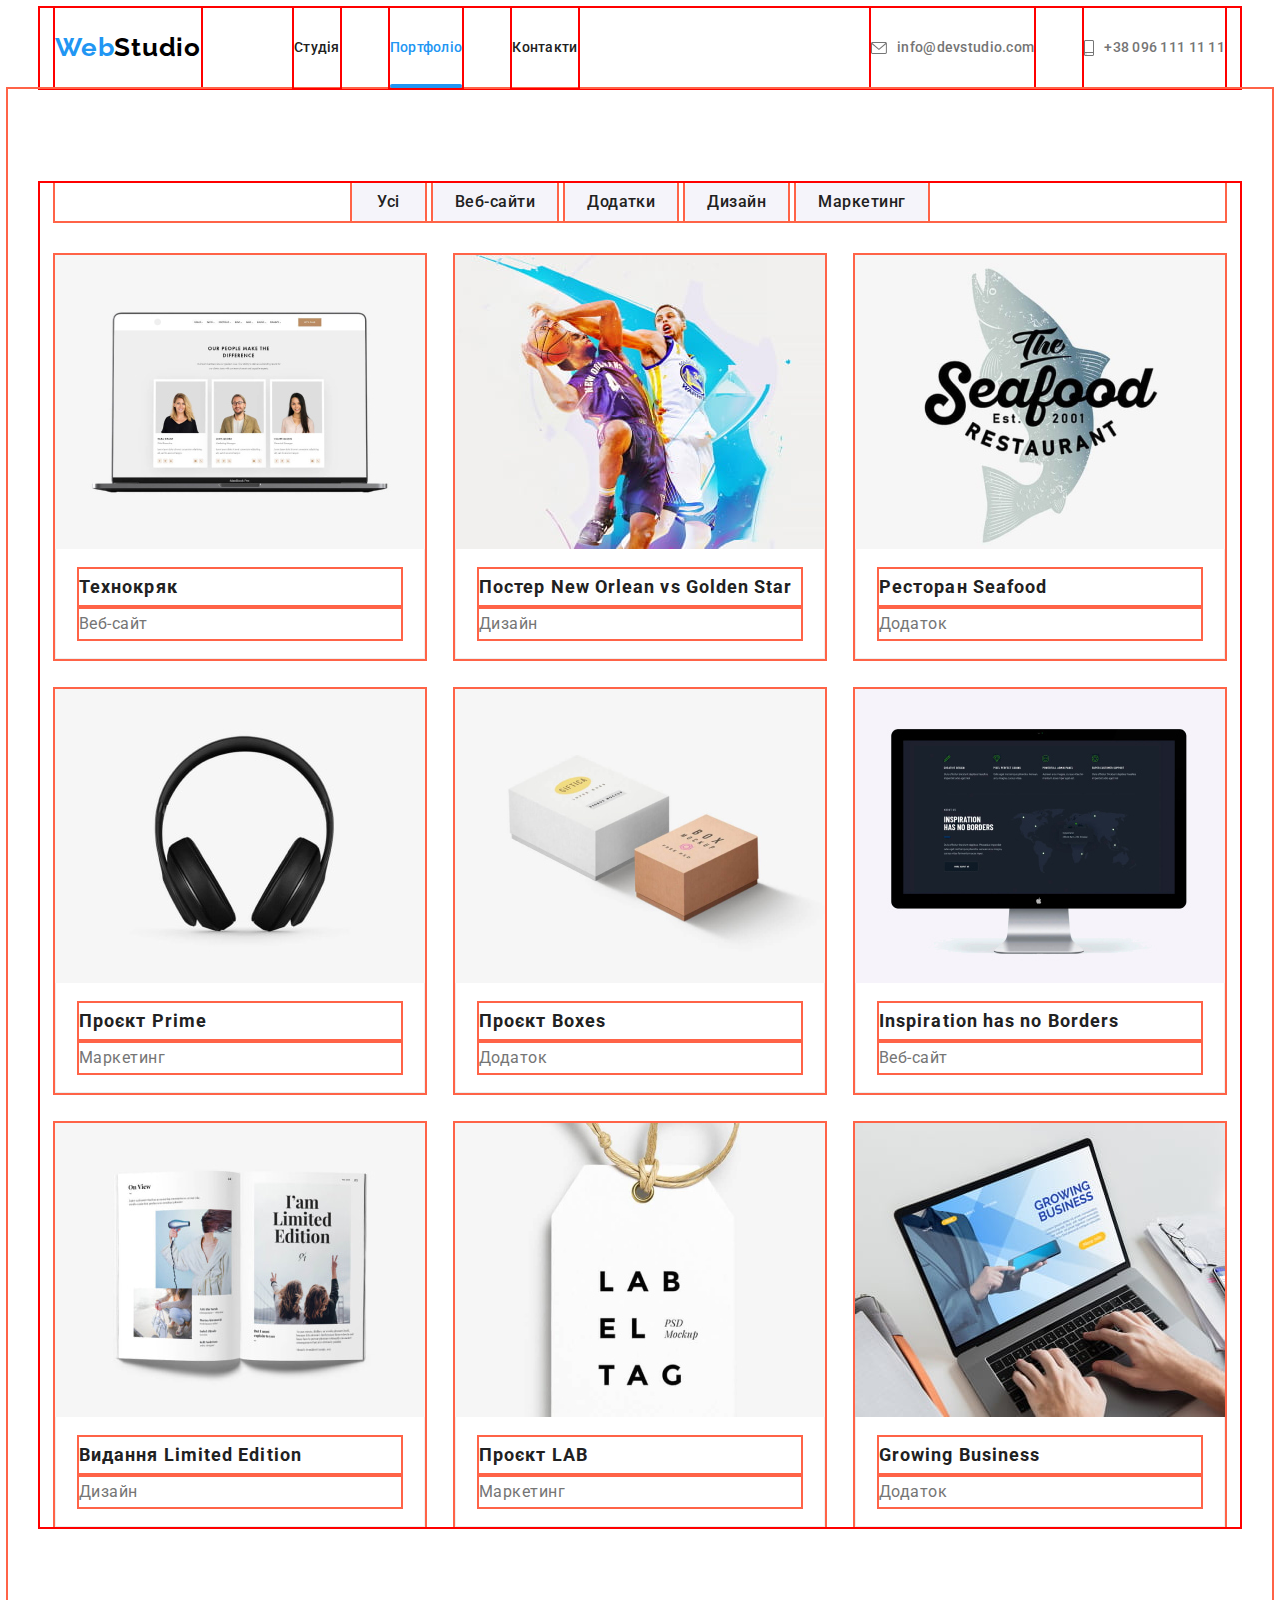
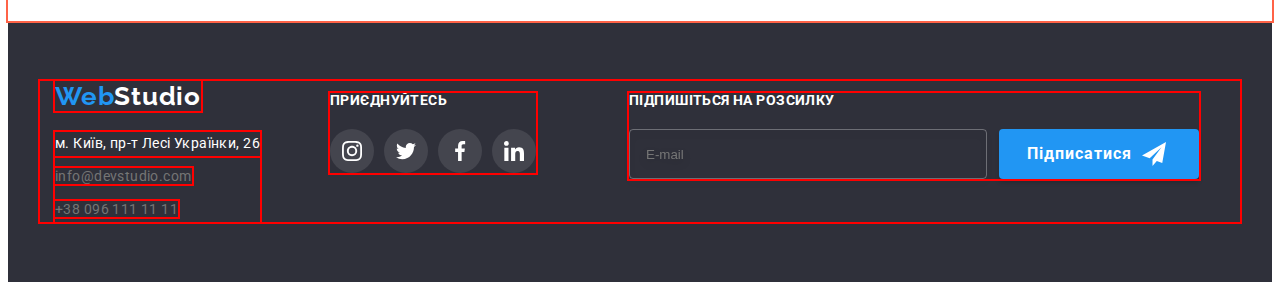
==== portfolio.html @ f1e8a521 "hw-7-test" ====
<!DOCTYPE html>
<html lang="uk">
	<head>
		<meta charset="UTF-8" />
		<meta http-equiv="X-UA-Compatible" content="IE=edge" />
		<meta name="viewport" content="width=device-width, initial-scale=1.0" />
		<title>Портфоліо</title>
		<link rel="preconnect" href="https://fonts.googleapis.com" />
		<link rel="preconnect" href="https://fonts.gstatic.com" crossorigin />
		<link
			href="https://fonts.googleapis.com/css2?family=Raleway:wght@700&family=Roboto:wght@400;500;700&display=swap"
			rel="stylesheet"
		/>

		<!-- normalize -->
		<link
			rel="stylesheet"
			href="https://cdnjs.cloudflare.com/ajax/libs/modern-normalize/1.1.0/modern-normalize.min.css"
			integrity="sha512-wpPYUAdjBVSE4KJnH1VR1HeZfpl1ub8YT/NKx4PuQ5NmX2tKuGu6U/JRp5y+Y8XG2tV+wKQpNHVUX03MfMFn9Q=="
			crossorigin="anonymous"
			referrerpolicy="no-referrer"
		/>

		<!-- stylesheet -->
		<link rel="stylesheet" href="./css/styles.css" />
	</head>

	<body>
		<header class="loft">
			<div class="container">
				<nav class="site-nav">
					<!-- prettier-ignore -->
					<a class="logo" href="./index.html" lang="en"><span class="logoweb">Web</span><span
							class="logostudio">Studio</span></a>
					<ul class="nav-list">
						<li><a class="link studio" href="./index.html">Студія</a></li>
						<li><a class="link portfolio current" href="./portfolio.html">Портфоліо</a></li>
						<li><a class="link contacs" href="">Контакти</a></li>
					</ul>
				</nav>

				<ul class="contacts-list">
					<li>
						<a class="contacts mail" href="mailto:info@devstudio.com">
							<svg class="loft-icon" width="16px" height="12px">
								<use href="./images/svg/icons.svg#icon-envelope"></use>
							</svg>
							info@devstudio.com
						</a>
					</li>
					<li>
						<a class="contacts tel" href="tel:+380961111111">
							<svg class="loft-icon" width="10px" height="16px">
								<use href="./images/svg/icons.svg#icon-smartphone"></use>
							</svg>
							+38 096 111 11 11
						</a>
					</li>
				</ul>
			</div>
		</header>

		<main>
			<section class="portfolio">
				<div class="container">
					<h1 class="maine-title-portfolio">Портфоліо</h1>
					<!-- h1 службовий заголовок, має бути прихованим -->
					<ul class="filter-nav">
						<li class="nav-item"><button class="click all" type="button">Усі</button></li>
						<li class="nav-item"><button class="click web" type="button">Веб-сайти</button></li>
						<li class="nav-item"><button class="click app" type="button">Додатки</button></li>
						<li class="nav-item"><button class="click design" type="button">Дизайн</button></li>
						<li class="nav-item"><button class="click market" type="button">Маркетинг</button></li>
					</ul>
					<ul class="projects-list">
						<li class="list-item">
							<a class="link" href="">
								<div class="projects-thumb">
									<img src="./images/projects/project-1-img.jpg" alt="web на екрані" width="370" height="294" />
									<div class="projects-overlay">
										<p>
											Ресурс пропонує комплексні пропозиції з різним рівнем функціоналу та сервісів. Все це дозволить
											відвідувачу отримати вичерпні відомості про компанію чи приватну особу.
										</p>
									</div>
								</div>

								<div class="projects-subtitle-text">
									<h2 class="projects-subtitle">Технокряк</h2>
									<p class="projects-text">Веб-сайт</p>
								</div>
							</a>
						</li>
						<li class="list-item">
							<a class="link" href="">
								<div class="projects-thumb">
									<img src="./images/projects/project-2-img.jpg" alt="гравці в баскетбол" width="370" height="294" />
									<div class="projects-overlay">
										<p>
											Ресурс пропонує комплексні пропозиції з різним рівнем функціоналу та сервісів. Все це дозволить
											відвідувачу отримати вичерпні відомості про компанію чи приватну особу.
										</p>
									</div>
								</div>

								<div class="projects-subtitle-text">
									<h2 class="projects-subtitle">Постер New Orlean vs Golden Star</h2>
									<p class="projects-text">Дизайн</p>
								</div>
							</a>
						</li>
						<li class="list-item">
							<a class="link" href="">
								<div class="projects-thumb">
									<img src="./images/projects/project-3-img.jpg" alt="назва на фоні риби" width="370" height="294" />
									<div class="projects-overlay">
										<p>
											Ресурс пропонує комплексні пропозиції з різним рівнем функціоналу та сервісів. Все це дозволить
											відвідувачу отримати вичерпні відомості про компанію чи приватну особу.
										</p>
									</div>
								</div>

								<div class="projects-subtitle-text">
									<h2 class="projects-subtitle">Ресторан Seafood</h2>
									<p class="projects-text">Додаток</p>
								</div>
							</a>
						</li>
						<li class="list-item">
							<a class="link" href="">
								<div class="projects-thumb">
									<img src="./images/projects/project-4-img.jpg" alt="гарні навушники" width="370" height="294" />
									<div class="projects-overlay">
										<p>
											Ресурс пропонує комплексні пропозиції з різним рівнем функціоналу та сервісів. Все це дозволить
											відвідувачу отримати вичерпні відомості про компанію чи приватну особу.
										</p>
									</div>
								</div>

								<div class="projects-subtitle-text">
									<h2 class="projects-subtitle">Проєкт Prime</h2>
									<p class="projects-text">Маркетинг</p>
								</div>
							</a>
						</li>
						<li class="list-item">
							<a class="link" href="">
								<div class="projects-thumb">
									<img src="./images/projects/project-5-img.jpg" alt="крафтові коробки" width="370" height="294" />
									<div class="projects-overlay">
										<p>
											Ресурс пропонує комплексні пропозиції з різним рівнем функціоналу та сервісів. Все це дозволить
											відвідувачу отримати вичерпні відомості про компанію чи приватну особу.
										</p>
									</div>
								</div>

								<div class="projects-subtitle-text">
									<h2 class="projects-subtitle">Проєкт Boxes</h2>
									<p class="projects-text">Додаток</p>
								</div>
							</a>
						</li>
						<li class="list-item">
							<a class="link" href="">
								<div class="projects-thumb">
									<img src="./images/projects/project-6-img.jpg" alt="графік на екрані" width="370" height="294" />
									<div class="projects-overlay">
										<p>
											Ресурс пропонує комплексні пропозиції з різним рівнем функціоналу та сервісів. Все це дозволить
											відвідувачу отримати вичерпні відомості про компанію чи приватну особу.
										</p>
									</div>
								</div>

								<div class="projects-subtitle-text">
									<h2 class="projects-subtitle">Inspiration has no Borders</h2>
									<p class="projects-text">Веб-сайт</p>
								</div>
							</a>
						</li>
						<li class="list-item">
							<a class="link" href="">
								<div class="projects-thumb">
									<img src="./images/projects/project-7-img.jpg" alt="розгорнутий журнал" width="370" height="294" />
									<div class="projects-overlay">
										<p>
											Ресурс пропонує комплексні пропозиції з різним рівнем функціоналу та сервісів. Все це дозволить
											відвідувачу отримати вичерпні відомості про компанію чи приватну особу.
										</p>
									</div>
								</div>

								<div class="projects-subtitle-text">
									<h2 class="projects-subtitle">Видання Limited Edition</h2>
									<p class="projects-text">Дизайн</p>
								</div>
							</a>
						</li>
						<li class="list-item">
							<a class="link" href="">
								<div class="projects-thumb">
									<img src="./images/projects/project-8-img.jpg" alt="крафтова бірка" width="370" height="294" />
									<div class="projects-overlay">
										<p>
											Ресурс пропонує комплексні пропозиції з різним рівнем функціоналу та сервісів. Все це дозволить
											відвідувачу отримати вичерпні відомості про компанію чи приватну особу.
										</p>
									</div>
								</div>

								<div class="projects-subtitle-text">
									<h2 class="projects-subtitle">Проєкт LAB</h2>
									<p class="projects-text">Маркетинг</p>
								</div>
							</a>
						</li>
						<li class="list-item">
							<a class="link" href="">
								<div class="projects-thumb">
									<img
										src="./images/projects/project-9-img.jpg"
										alt="робочій стіл із ноутом"
										width="370"
										height="294"
									/>
									<div class="projects-overlay">
										<p>
											Ресурс пропонує комплексні пропозиції з різним рівнем функціоналу та сервісів. Все це дозволить
											відвідувачу отримати вичерпні відомості про компанію чи приватну особу.
										</p>
									</div>
								</div>

								<div class="projects-subtitle-text">
									<h2 class="projects-subtitle">Growing Business</h2>
									<p class="projects-text">Додаток</p>
								</div>
							</a>
						</li>
					</ul>
				</div>
			</section>
		</main>

		<footer class="base">
			<div class="container">
				<div class="left-side">
					<!-- prettier-ignore -->
					<a class="logo" href="" lang="en"><span class="logoweb">Web</span><span class="logostudio">Studio</span></a>
					<address class="base-address">
						<ul class="contacts-list">
							<li><a class="contacts address" href="">м. Київ, пр-т Лесі Українки, 26</a></li>
							<li><a class="contacts mail" href="mailto:info@devstudio.com">info@devstudio.com</a></li>
							<li><a class="contacts tel" href="tel:+380961111111">+38 096 111 11 11</a></li>
						</ul>
					</address>
				</div>

				<div class="right-side">
					<h2 class="base-socials-title">Приєднуйтесь</h2>
					<ul class="socials-list">
						<li class="socials-item">
							<a
								class="socials-link sl"
								href="https://www.instagram.com/"
								target="_blank"
								rel="noopener noreferrer"
								aria-label="instagram icon"
							>
								<svg class="socials-icon" width="20px" height="20px">
									<use href="./images/svg/icons.svg#icon-instagram"></use>
								</svg>
							</a>
						</li>
						<li class="socials-item">
							<a
								class="socials-link sl"
								href="https://twitter.com/"
								target="_blank"
								rel="noopener noreferrer"
								aria-label="twitter icon"
							>
								<svg class="socials-icon" width="20px" height="20px">
									<use href="./images/svg/icons.svg#icon-twitter"></use>
								</svg>
							</a>
						</li>
						<li class="socials-item">
							<a
								class="socials-link sl"
								href="https://www.facebook.com/"
								target="_blank"
								rel="noopener noreferrer"
								aria-label="facebook icon"
							>
								<svg class="socials-icon" width="20px" height="20px">
									<use href="./images/svg/icons.svg#icon-facebook"></use>
								</svg>
							</a>
						</li>
						<li class="socials-item">
							<a
								class="socials-link sl"
								href="https://www.linkedin.com/"
								target="_blank"
								rel="noopener noreferrer"
								aria-label="linkedin icon"
							>
								<svg class="socials-icon" width="20px" height="20px">
									<use href="./images/svg/icons.svg#icon-linkedin"></use>
								</svg>
							</a>
						</li>
					</ul>
				</div>

				<div class="subscribe">
					<!-- <p class="subscribe-title">Підпишіться на розсилку</p>-->
					<form class="subscribe-form" name="email_form" autocomplete="on">
						<label class="subscribe-form-label" for="email">Підпишіться на розсилку
							<input class="subscribe-form-field" type="email" name="email" placeholder="E-mail" id="email" />
						</label>
						<button class="subscribe-form-btn">Підписатися
							<svg class="subscribe-form-icon" width="24px" height="24px">
								<use href="./images/svg/icons.svg#icon-subscribe-send"></use>
							</svg>
						</button>
					</form>
				</div>

			</div>
		</footer>
	</body>
</html>
---- css/styles.css ----
/* фон-колір:
- білий основний #F5F5F5;
- білий header #FFFFFF; rgba(255, 255, 255, 1)
- білий loft-border-bottom #ececec; rgba(236, 236, 236, 1)
- білий наша команда #F5F4FA (?????);
- чорний герой; чорний footer #2F303A; rgba(47, 48, 58, 1) 
текст-колір:
- сірий #757575; rgba(117, 117, 117, 1)
- чорний #212121; rgba(33, 33, 33, 1)
- синій #2196F3; rgba(33, 150, 243, 1)
- синій active #188CE8; rgba(24, 140, 232, 1)
- білий #FFFFFF; rgba(255, 255, 255, 1)
- чорний лого #000000; rgba(0, 0, 0, 1)
текст-стиль:
- лого і кнопка герой Raleway Bold
- герой h1 Roboto Black
- h2, h3 Roboto Bold
- header, заголовок зображень Roboto Medium
- опис зображень, footer адреса, footer контакти Roboto Regular */

html {
	box-sizing: border-box;
}
*,
*::before,
*::after {
	box-sizing: inherit;
}

/* Розділ resset */

h1,
h2,
h3,
h4,
h5,
h6,
p {
	margin: 0;
}

img {
	display: block;
	max-width: 100%;
	height: auto;
}

ul {
	list-style: none;
	margin: 0;
	padding: 0;
}

/* видаляти позначки списків, підкрелення і т.п. можна через
присвоєння утіліти : none; і присвоєння її там, де потрібна відміні
наприклад, в нашому випадку в CSS це буде виглядати так:
.list {list-style: none;}
а в html так: <ul class="list"></ul>
відповідно, всі списки із class="list" будуть очищені від позначок */

.logo,
.link,
.contacts,
.address {
	text-decoration: none;
}

.features-title,
.maine-title-portfolio {
	display: none;
}

/* Розділ кастомних властивостей і CSS змінних */

:root {
	--main-background-color: #ffffff;
	--second-background-color: #2f303a;
	--third-background-color: #f5f4fa;
	--main-text-color: #757575;
	--title-text-color: #212121;
	--loft-border-bottom: #ececec;
	--comon-blue: #2196f3;
	--active-blue: #188ce8;
	--black-logo-color: #000000;
	--timing-function: cubic-bezier(0.4, 0, 0.2, 1);
}

.container {
	width: 1200px;
	padding-right: 15px;
	padding-left: 15px;
	margin-right: auto;
	margin-left: auto;
	outline: 2px solid red;
}

/* Розділ внутрішньо-секційного оформлення сторінки Студія */

body {
	background-color: var(--main-background-color);
	font-family: Roboto, sans-serif;
	color: var(--main-text-color);
	font-size: 14px;
}

.cpecializm-title,
.team-title,
.clients-title,
.feature-subtitle,
.team-subtitle,
.projects-subtitle {
	color: var(--title-text-color);
}

/* Розділ оформлення хедера */

.loft {
	border-bottom: 1px solid #ececec;
	/* тут задати колір по-іншому неможливо - збільшиться код ... */
}

.loft .container {
	display: flex;
	flex-wrap: wrap;
	align-items: center;
}

.site-nav {
	display: flex;
	flex-wrap: wrap;
	margin-right: auto;
}

.logo {
	outline: 2px solid red;

	font-family: Raleway, sans-serif;
	font-style: normal;
	font-weight: 700;
	font-size: 26px;
	line-height: 1.19;
	letter-spacing: 0.03em;
}

.loft .logo {
	padding-top: 24px;
	padding-bottom: 25px;

	margin-left: 0;
	margin-right: 93px;
}

.logoweb {
	color: var(--comon-blue);
}

.logostudio {
	color: var(--black-logo-color);
}

.nav-list {
	outline: 2px solid red;
	font-weight: 500;
	line-height: 1.14;
	letter-spacing: 0.02em;

	display: flex;
	flex-wrap: wrap;
}

.nav-list .link {
	position: relative;

	color: var(--title-text-color);

	outline: 2px solid red;

	display: inline-block;
	padding-top: 32px;
	padding-bottom: 32px;

	transition: color 250ms var(--timing-function);
}

.nav-list .link:hover,
.nav-list .link:focus {
	color: var(--comon-blue);
}

.nav-list .link.current {
	color: var(--comon-blue);
}

.nav-list .link.studio {
	margin-right: 50px;
}

.nav-list .link.portfolio {
	margin-right: 50px;
}

.nav-list .link::after {
	content: "";

	position: absolute;
	left: 0;
	bottom: 0;

	display: block;
	width: 100%;
	height: 4px;
	border-radius: 2px;

	background-color: var(--comon-blue);
	/*opacity: 0;*/
	transform: scaleX(0);

	transition: transform 250ms var(--timing-function);
}

.nav-list .link:hover::after {
	/*opacity: 1;*/
	transform: scaleX(1);
}

.nav-list .link.current::after {
	content: "";

	position: absolute;
	left: 0;
	bottom: 0;

	display: block;
	width: 100%;
	height: 4px;
	border-radius: 2px;

	background-color: var(--comon-blue);

	transform: scaleX(1);
}

.contacts-list {
	font-style: normal;
	font-weight: 500;
	line-height: 1.14;
	letter-spacing: 0.02em;
}

.loft .contacts-list {
	outline: 2px solid red;

	display: flex;
	flex-wrap: wrap;
	align-items: center;
}

.loft .contacts {
	display: inline-block;

	padding-top: 32px;
	padding-bottom: 32px;
}

.loft .contacts-list li:not(:last-child) {
	margin-right: 50px;
}

.contacts-list .contacts {
	color: #757575;

	transition: color 250ms var(--timing-function);
}

.contacts-list .contacts:hover,
.contacts-list .contacts:focus {
	color: #2196f3;
}

.loft .contacts {
	display: flex;
	align-items: center;
	gap: 10px;
}

.loft-icon {
	fill: currentColor;
}

.contacts.mail,
.contacts.tel {
	outline: 2px solid red;
}

/* Розділ оформлення Герой */

.hero {
	outline: 2px solid red;

	background-color: var(--second-background-color);
	padding: 200px 0;
}

.hero.overlay {
	max-width: 1600px;
	min-height: 600px;
	margin: 0 auto;
	background-image: linear-gradient(to right, rgba(47, 48, 58, 0.4), rgba(47, 48, 58, 0.4)),
		url("../images/hero/hero_Img.jpg");
	background-size: cover;
	background-repeat: no-repeat;
	background-position: center;
}

.maine-title {
	color: var(--main-background-color);
	font-weight: 900;
	font-size: 44px;
	line-height: 1.36;
	text-align: center;
	letter-spacing: 0.06em;
	text-transform: uppercase;

	outline: 2px solid yellow;
	width: 696px;
	margin: 0 auto 30px auto;
}

.hero-button {
	outline: 2px solid yellow;
	cursor: pointer;

	background-color: var(--comon-blue);
	color: #ffffff;
	font-weight: 700;
	font-size: 16px;
	line-height: 1.88;
	letter-spacing: 0.06em;

	display: block;
	margin: 0 auto;
	padding: 10px 32px;
	border: 0;

	box-shadow: 0px 4px 4px rgba(0, 0, 0, 0.15);
	border-radius: 4px;

	transition: background-color 250ms var(--timing-function), box-shadow 250ms var(--timing-function);
}

.hero .hero-button:hover,
.hero .hero-button:focus {
	background-color: var(--active-blue);
}

/* Модальне вікно ЗАМОВИТИ ПОСЛУГУ */

.backdrop {
	position: fixed;
	top: 0;
	left: 0;

	width: 100%;
	height: 100%;

	background-color: rgba(0, 0, 0, 0.2);

	opacity: 1;

	transition: background-color 250ms var(--timing-function), opacity 250ms var(--timing-function);
}

.backdrop.is-hidden {
	opacity: 0;
	pointer-events: none;
}

.backdrop.is-hidden .modal {
	transform: translate(-50%, -50%) scale(0, 0);
}

.modal {
	position: absolute;
	top: 50%;
	left: 50%;
	transform: translate(-50%, -50%) scale(1, 1);

	min-width: 528px;
	min-height: 581px;

	box-shadow: 0px 1px 3px rgba(0, 0, 0, 0.12), 0px 1px 1px rgba(0, 0, 0, 0.14), 0px 2px 1px rgba(0, 0, 0, 0.2);
	border-radius: 4px;
	padding: 40px;

	background-color: #ffffff;

	transition: transform 750ms var(--timing-function);
}

.hero-modal-close {
	display: flex;
	justify-content: center;
	align-items: center;
	position: absolute;
	top: 8px;
	right: 8px;

	width: 30px;
	height: 30px;
	border-radius: 50%;

	padding: 0;
	border: 1px solid rgba(0, 0, 0, 0.1);
	background: var(--main-background-color);
}

.hero-modal-close:hover .modal-icon {
	fill: var(--comon-blue);
}
.hero-modal-close:focus .modal-icon {
	fill: var(--comon-blue);
}

/* Форма модального вікна ЗАМОВИТИ ПОСЛУГУ */

.modal-title {
	display: flex;
	align-items: center;
	justify-content: center;

	font-family: Roboto, sans-serif;
	font-style: normal;
	font-weight: 700;
	font-size: 20px;
	line-height: 1.15;
	text-align: center;
	letter-spacing: 0.03em;

	color: var(--title-text-color);
}

.modal-form-group {
	display: flex;
	flex-direction: column;
	margin-top: 12px;
}

.modal-form-label:not(:first-child) {
	margin-top: 10px;
}

.modal-form-label {
	font-size: 12px;
}

.modal-form-label,
.modal-form-field,
.modal-form-message,
.modal-form-btn {
	outline: unset;
	border: none;
}

.modal-form-field,
.modal-form-message {
	border: 1px solid rgba(33, 33, 33, 0.2);
	border-radius: 4px;

	background-color: var(--main-background-color);
	color: var(--main-text-color);

	transition: border-color 250ms ease;
}

.modal-form-field:hover,
.modal-form-message:hover {
	border-color: var(--comon-blue);
	background-color: transparent;

	transition: border-color 250ms ease;
}

.modal-form-field:focus,
.modal-form-message:focus {
	border-color: var(--comon-blue);

	transition: border-color 250ms ease;
}

.modal-form-wrapper {
	position: relative;
	display: flex;
	margin-top: 4px;
}

.modal-form-field {
	width: 100%;
	height: 40px;

	padding-left: 42px;
}

.modal-form-message {
	height: 120px;
	resize: none;
	padding: 12px 16px;
	margin-top: 4px;
}

.modal-form-icon {
	position: absolute;
	top: 11px;
	bottom: 11px;
	left: 12px;

	transition: fill 250ms ease;
}

.modal-form-field:hover + .modal-form-icon {
	fill: var(--comon-blue);
	transition: fill 250ms ease;
}

.modal-form-field:focus + .modal-form-icon {
	fill: var(--comon-blue);
	transition: fill 250ms ease;
}

.modal-checkbox-wrapper {
	margin-top: 20px;
	display: flex;
	align-items: center;
	justify-content: center;

	position: relative;

	user-select: none;
}

.checkbox-input {
	appearance: none;

	width: 16px;
	height: 15px;

	margin-right: 8px;
	border: 2px solid #212121;
	border-radius: 2px;
}

.checkbox-input:checked + .checkbox-icon-check {
	opacity: 1;

	transition: opacity 250ms ease;
}

.checkbox-icon-check {
	position: absolute;
	left: 30px;
	opacity: 0;
	pointer-events: none;

	transition: opacity 250ms ease;
}

.checkbox-agreement {
	color: var(--comon-blue);
	
	text-underline-offset: 3px;
}

.modal-form-btn {
	display: block;
	margin-top: 30px;
	margin-left: auto;
	margin-right: auto;

	width: 200px;
	height: 50px;

	font-family: Roboto, sans-serif;
	font-style: normal;
	font-weight: 700;
	font-size: 16px;
	line-height: 1.88;
	/* identical to box height, or 188% */
	letter-spacing: 0.06em;

	border-radius: 4px;
	box-shadow: 0px 4px 4px rgba(0, 0, 0, 0.15);

	background-color: var(--comon-blue);
	color: var(--main-background-color);

	font-weight: ;
}

/* Розділ оформлення Фічі */

.features {
	outline: 2px solid tomato;
	padding: 94px 0 94px 0;
}

.features-list {
	display: flex;
}

.features-list .list-item {
	outline: 2px solid tomato;
	min-width: 270px;
}

.features-list .list-item:not(:last-child) {
	margin-right: 30px;
}

.features-list .list-item::before {
	display: block;
	outline: 2px solid red;
	/* content: "";
	/* width: 80px; */
	/* height: 40px;
	
	background-size: contain;
	background-repeat: no-repeat;
	background-position: center;
	background-color: ; */
}

/* .features-list .list-item:nth-child(1)::before {
	background-image: ;
}

.features-list .list-item:nth-child(2)::before {
	background-image: ;
}

.features-list .list-item:nth-child(3)::before {
	background-image: ;
}

.features-list .list-item:nth-child(4)::before {
	background-image: ;
} */

.feature-subtitle {
	outline: 2px solid tomato;

	text-transform: uppercase;

	font-weight: 700;
	font-size: 14px;
	line-height: 1.14;
	letter-spacing: 0.03em;

	margin-top: 30px;
	border-radius: 4px;
}

.feature-text {
	outline: 2px solid tomato;

	line-height: 1.71;
	letter-spacing: 0.03em;
	margin-top: 10px;
}

.features-list div {
	outline: 2px solid tomato;

	display: flex;
	justify-content: center;
	align-items: center;
	/* padding: 25px 100px; */
	width: 270px;
	height: 120px;
	background-color: var(--third-background-color);
}

/* Розділ оформлення Cpecializmm */

.cpecializm {
	outline: 2px solid tomato;
	padding-bottom: 94px;
}

.cpecializm-title {
	outline: 2px solid tomato;
}

.cpecializm-list {
	display: flex;
	flex-wrap: wrap;
	margin-top: 50px;
}

.cpecializm-list li:not(:last-child) {
	margin-right: 30px;
}

.cpecializm-list li {
	outline: 2px solid tomato;

	position: relative;
}

.cpecializm-overlay {
	position: absolute;
	bottom: 0;

	display: flex;
	justify-content: center;
	align-items: center;

	width: 100%;
	height: 70px;

	background-color: rgba(47, 48, 58, 0.8);
}

.cpecializm-overtext {
	font-weight: 700;
	font-size: 14px;
	line-height: 1.14;
	letter-spacing: 0.03em;

	text-align: center;
	color: var(--main-background-color);
	text-transform: uppercase;
}

.cpecializm-title,
.team-title,
.clients-title {
	outline: 2px solid tomato;

	text-align: center;
	font-weight: 700;
	font-size: 36px;
	line-height: 1.17;
	letter-spacing: 0.03em;
}

/* Розділ оформлення Команда */

.team {
	outline: 2px solid tomato;
	background-color: var(--third-background-color);
	padding: 94px 0 94px 0;
}

.team-list {
	display: flex;
	flex-wrap: wrap;
	margin-top: 50px;
}

.team-list div {
	padding: 30px 0 30px 0;

	background: var(--main-background-color);
	/* material shadow v1 */

	box-shadow: 0px 1px 3px rgba(0, 0, 0, 0.12), 0px 1px 1px rgba(0, 0, 0, 0.14), 0px 2px 1px rgba(0, 0, 0, 0.2);
	border-radius: 0px 0px 4px 4px;
}

.team-list .list-item:not(:last-child) {
	margin-right: 30px;
}

.team-list .list-item {
	outline: 2px solid tomato;
}

.team-subtitle {
	outline: 2px solid tomato;

	font-weight: 500;
	font-size: 16px;
	line-height: 1.19;
	letter-spacing: 0.03em;

	text-align: center;
}

.team-text {
	outline: 2px solid tomato;

	font-size: 16px;
	line-height: 1.19;
	letter-spacing: 0.03em;

	margin-top: 10px;
	text-align: center;
}

.socials-list {
	display: flex;
	justify-content: center;
	align-items: center;
	gap: 10px;
	margin-top: 16px;
}

.socials-item {
	width: 44px;
	height: 44px;
	border-radius: 50%;

	display: flex;
	justify-content: center;
	align-items: center;
}

/* .socials-link {
	width: 44px;
	height: 44px;
	border-radius: 50%;
	
	display: flex;
	justify-content: center;
	align-items: center;
}*/

.socials-link {
	width: 100%;
	height: 100%;

	border-radius: 50%;

	display: flex;
	justify-content: center;
	align-items: center;

	color: #afb1b8;

	transition: color 250ms var(--timing-function), background-color 250ms var(--timing-function);
}

.socials-link:hover, 
.socials-link:focus {
	background-color: var(--comon-blue);
	color: #ffffff;
}

/* .socials-link:hover .socials-icon,
.socials-link:focus .socials-icon {
	fill: #ffffff
} */

/*.socials-icon {
fill: #AFB1B8;
}*/

.socials-icon {
	fill: currentColor;
}

/*Розділ оформлення Клієнти*/

.clients {
	outline: 2px solid tomato;
	background-color: var(--main-background-color);
	padding: 94px 0 94px 0;
}

.clients-list {
	outline: 2px solid tomato;

	margin-top: 50px;

	display: flex;
	align-items: center;
	justify-content: space-between;
}

.clients-list .list-item {
	width: 170px;
	height: 92px;
}

/*
.clients-link {
	min-width: 170px;
	min-height: 92px;

    padding: 15px 31px;
    border: 1px solid #AFB1B8;

    display: flex;
    
    color: #AFB1B8;
}

.clients-link:hover,:focus {
	border-color: var(--comon-blue);
	color: var(--comon-blue);
}

.clients-icon {
	fill:currentColor;
}
*/

.clients-link {
	width: 100%;
	height: 100%;

	display: flex;
	align-items: center;
	justify-content: center;

	border: 1px solid #afb1b8;
	color: #afb1b8;

	transition: color 250ms var(--timing-function), border-color 250ms var(--timing-function);
}

.clients-link:hover, 
.clients-link:focus {
	border-color: var(--comon-blue);
	color: var(--comon-blue);
}

.clients-link:hover, 
.clients-link:focus .clients-icon {
	fill: var(--comon-blue);
}

.clients-icon {
	fill: currentColor;
}

/* Розділ оформлення футера */

.base {
	background-color: var(--second-background-color);
	padding: 60px 0;
}

.base .logostudio {
	color: var(--main-background-color);
}

.base-address {
	outline: 2px solid red;
	margin-top: 20px;
}

.base .contacts-list {
	outline: 2px solid yellow;
	max-width: 231px;

	display: flex;
	flex-direction: column;
	gap: 9px;
}

.base .address {
	outline: 2px solid red;
	display: flex;
	font-style: normal;
	font-weight: 400;
	color: var(--main-background-color);
	line-height: 1.71;
	letter-spacing: 0.03em;
}

.base .contacts {
	font-weight: 400;
	line-height: 1.71;
	letter-spacing: 0.03em;
}

.base .container {
	display: flex;
	align-items: baseline;
}

.left-side {
	margin-right: 70px;
}

.right-side {
	outline: 2px solid red;

	margin-right: 93px;

	display: flex;
	flex-direction: column;
	width: 206px;
}

.right-side .socials-list {
	justify-content: flex-start;
	margin-top: 20px;
}

.base-socials-title {
	font-family: Roboto, sans-serif;
	font-style: normal;
	font-weight: 700;
	font-size: 14px;
	line-height: 1.14;
	letter-spacing: 0.03em;
	text-transform: uppercase;
	color: var(--main-background-color);
}

.base .socials-item:not(:hover, :focus) {
	background: rgba(255, 255, 255, 0.1);
}

.base .socials-icon {
	fill: var(--main-background-color);
}

.subscribe {
	outline: 2px solid red;
	display: flex;
	flex-direction: column;
	/*gap: 20px;*/
	flex-basis: 570px;
	height: 86px;
}

/*.subscribe-title {
	font-family: Roboto, sans-serif;
	font-style: normal;
	font-weight: 700;
	font-size: 14px;
	line-height: 1.14;
	letter-spacing: 0.03em;
	text-transform: uppercase;
	
	color: var(--main-background-color);
}*/

.subscribe-form {
	display: flex;
	gap: 12px;

	width: 100%;
	height: 100%;
}
.subscribe-form-label {
	width: 358px;

	font-family: Roboto, sans-serif;
	font-style: normal;
	font-weight: 700;
	font-size: 14px;
	line-height: 1.14;
	letter-spacing: 0.03em;
	text-transform: uppercase;

	color: var(--main-background-color);
}

.subscribe-form-field {
	outline: unset;

	width: 358px;
	height: 50px;

	margin-top: 20px;
	padding-left: 16px;
	border: none;
	border: 1px solid rgba(255, 255, 255, 0.3);
	filter: drop-shadow(0px 4px 4px rgba(0, 0, 0, 0.15));
	border-radius: 4px;

	background-color: transparent;
	color: var(--main-background-color);

	cursor: auto;

	transition: border-color 250ms ease;
}

.subscribe-form-field:hover, 
.subscribe-form-field:focus {
	border-color: var(--comon-blue);
	transition: border-color 250ms ease;
}

.subscribe-form-btn {
	border: none;
	padding-left: 28px;
	width: 200px;
	height: 50px;

	align-self: flex-end;

	display: flex;
	align-items: center;
	text-align: center;

	background-color: var(--comon-blue);
	box-shadow: 0px 4px 4px rgba(0, 0, 0, 0.15);
	border-radius: 4px;

	font-family: Roboto, sans-serif;
	font-style: normal;
	font-weight: 700;
	font-size: 16px;
	line-height: 1.88;
	/* identical to box height, or 188% */

	letter-spacing: 0.06em;

	color: var(--main-background-color);

	cursor: pointer;

	transition: background-color 250ms ease;
}

.subscribe-form-btn:active {
	vertical-align: middle;
	background-color: var(--active-blue);
	transition: background-color 250ms ease;
}

.subscribe-form-icon {
	margin-left: 10px;
}

/*Розділ внутрішньо-секційного оформлення сторінки Портфоліо*/

.portfolio {
	outline: 2px solid tomato;
	padding-top: 94px;
	padding-bottom: 94px;
}

.portfolio ul li {
	outline: 2px solid tomato;
}

.filter-nav {
	outline: 2px solid tomato;
	display: flex;
	justify-content: center;
}

.filter-nav li:not(:last-child) {
	margin-right: 8px;
}

.filter-nav .click {
	background-color: var(--third-background-color);
	font-family: Roboto, sans-serif;
	color: var(--title-text-color);
	font-weight: 500;
	font-size: 16px;
	line-height: 1.63;
	text-align: center;
	letter-spacing: 0.03em;

	border-radius: 4px;
	padding: 6px 22px;
	border: 0;

	transition: background-color 250ms var(--timing-function), box-shadow 250ms var(--timing-function);
}

.filter-nav .click:hover,
.filter-nav .click:focus {
	background-color: var(--comon-blue);
	color: #ffffff;
	cursor: pointer;
	/*shadow-middle */
	box-shadow: 0px 3px 1px rgba(0, 0, 0, 0.1), 0px 1px 2px rgba(0, 0, 0, 0.08), 0px 2px 2px rgba(0, 0, 0, 0.12);
}

.filter-nav .click.all {
	padding: 6px 25px;
}

.projects-list {
	margin-top: 34px;
	padding: 0px;

	display: flex;
	flex-wrap: wrap;
}

.projects-subtitle-text {
	width: 370px;

	margin: 0;
	border-right: 1px solid #eeeeee;
	border-bottom: 1px solid #eeeeee;
	border-left: 1px solid #eeeeee;
	padding: 20px 23px 19px 23px;
	/* в цьоу місці задати колір по-іншому неможливо */
}

.projects-list .list-item {
	margin-right: 30px;
	margin-bottom: 30px;
}

.projects-list .list-item:nth-child(3n) {
	margin-right: 0px;
}

.projects-list .list-item:nth-last-child(-n + 3) {
	margin-bottom: 0px;
}

.projects-list .link {
	display: block;

	transition: box-shadow 250ms var(--timing-function);
}

.projects-list .link:hover, 
.projects-list .link:focus {
	box-shadow: 0px 1px 1px rgba(0, 0, 0, 0.12), 0px 4px 4px rgba(0, 0, 0, 0.06), 1px 4px 6px rgba(0, 0, 0, 0.16);
}

.projects-subtitle {
	outline: 2px solid tomato;

	font-weight: 700;
	font-size: 18px;
	line-height: 2;
	letter-spacing: 0.06em;
}
/*
довелось зменшить letter-spacing 2-го h2 
до 0.06 тому, що текст не влазить
.projects-subtitle:nth-child(2) {
	letter-spacing: 0.03em;
} 
*/

.projects-text {
	outline: 2px solid tomato;

	font-size: 16px;
	line-height: 1.88;
	letter-spacing: 0.03em;

	margin-top: 4px;

	color: var(--main-text-color);
}

.projects-thumb {
	position: relative;
	overflow: hidden;
}

.projects-overlay {
	position: absolute;
	top: 0;
	left: 0;
	transform: translateY(100%);

	width: 100%;
	height: 100%;
	padding: 63px 24px;
	display: flex;
	align-items: center;

	font-size: 18px;
	line-height: 1.6;
	letter-spacing: 0.03em;
	color: var(--main-background-color);

	background-color: rgba(33, 150, 243, 0.9);

	transition: background-color 250ms var(--timing-function), transform 250ms var(--timing-function);
}

.projects-list .link:hover .projects-overlay {
	transform: translateY(0);
}

/*
.projects-overlay::before {
	display: inline-block;
	content: '';
	width: 50px;
	height: 50px;

	position: ;

	background-color: var(--active-blue);
}
*/

/* Animations */
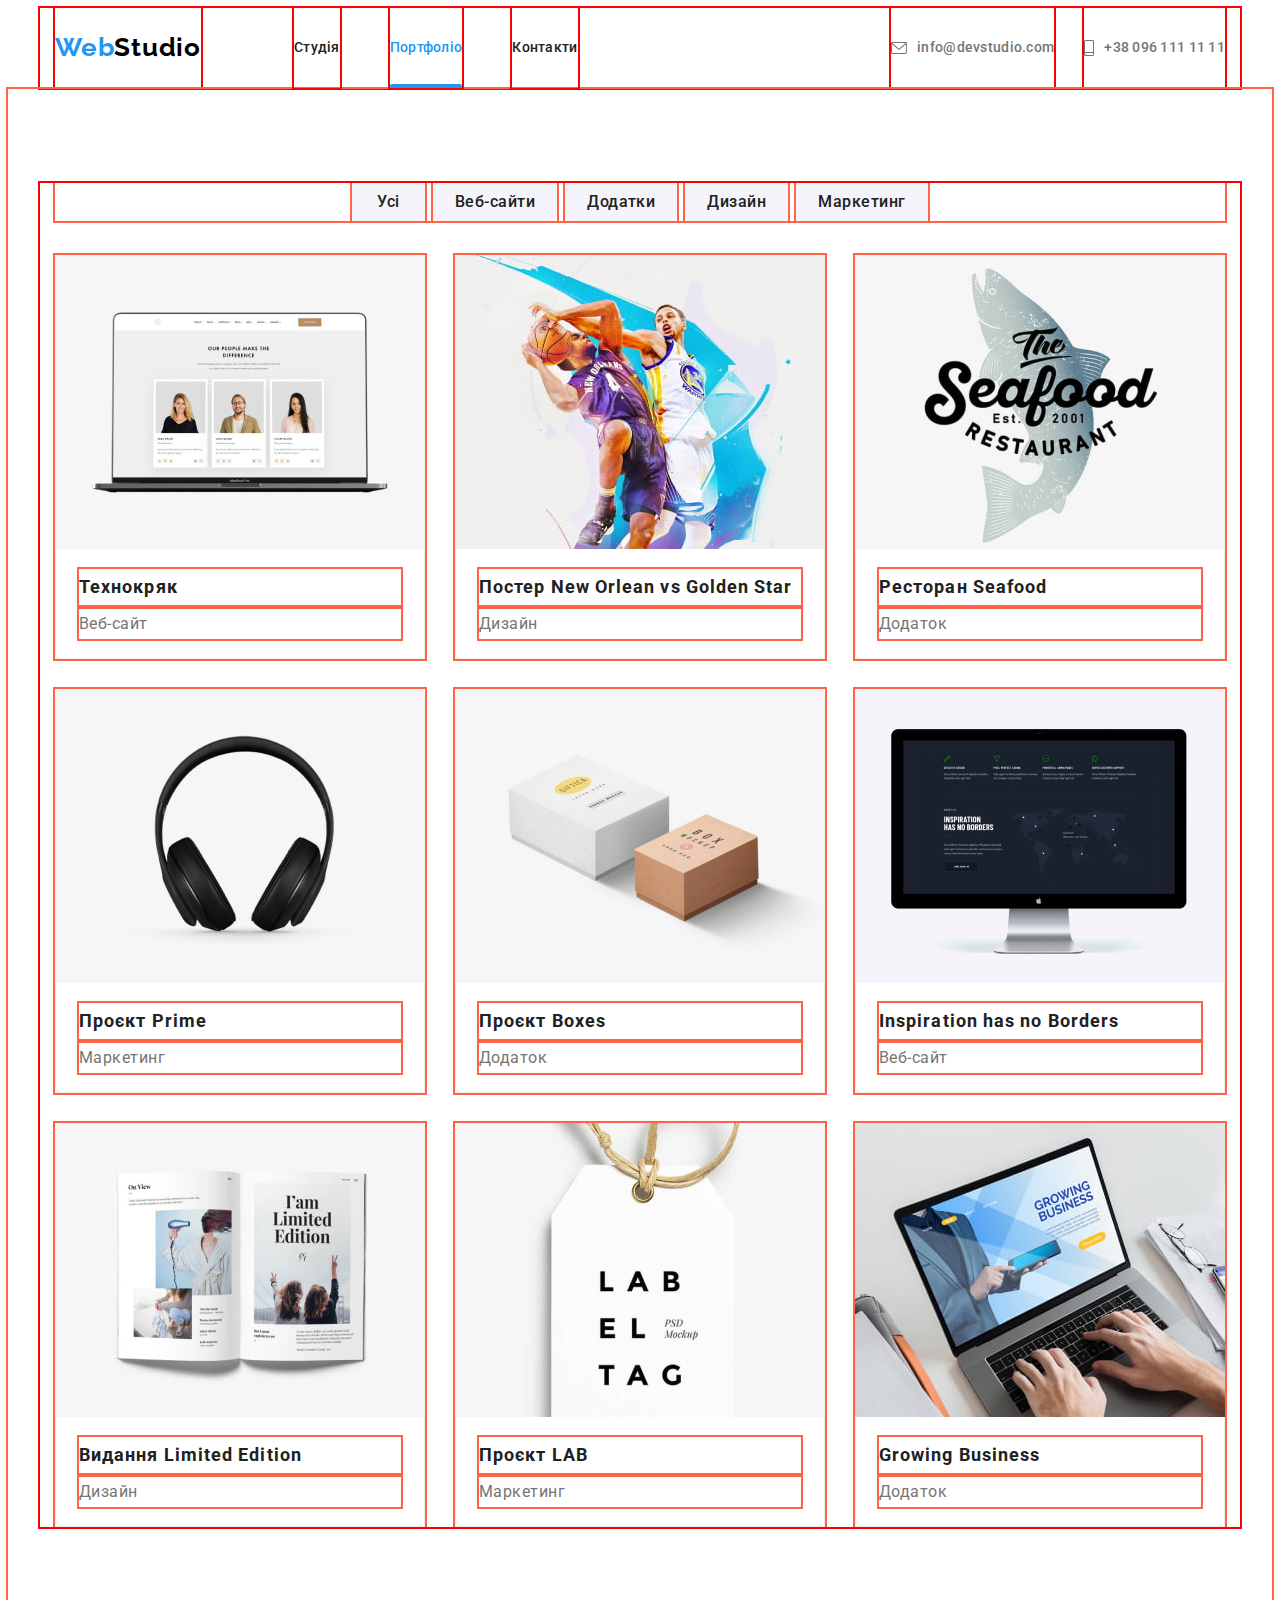
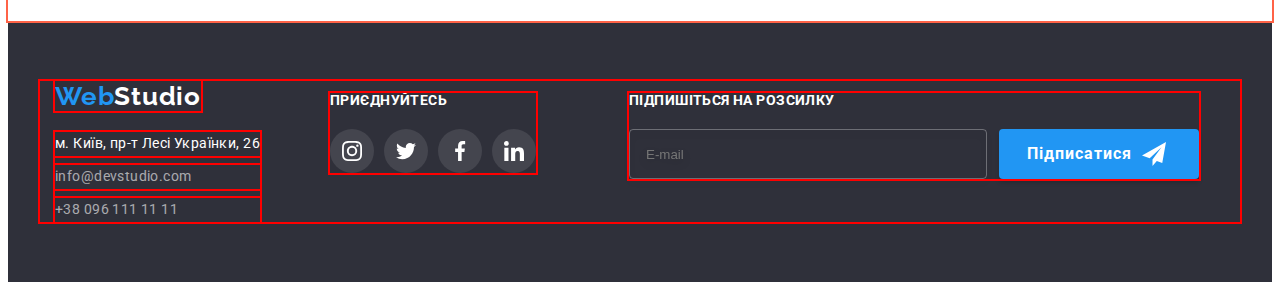
==== commit 2e1db0e8: "hw-7-test-1" ====
--- a/portfolio.html
+++ b/portfolio.html
@@ -26,31 +26,39 @@
 	</head>
 
 	<body>
-		<header class="loft">
-			<div class="container">
-				<nav class="site-nav">
-					<!-- prettier-ignore -->
-					<a class="logo" href="./index.html" lang="en"><span class="logoweb">Web</span><span
-							class="logostudio">Studio</span></a>
-					<ul class="nav-list">
-						<li><a class="link studio" href="./index.html">Студія</a></li>
-						<li><a class="link portfolio current" href="./portfolio.html">Портфоліо</a></li>
-						<li><a class="link contacs" href="">Контакти</a></li>
+		<!-- Розділ розмітка секції Хедер -->
+		
+		<header class="head">
+			<div class="container head--container">
+		
+				<!-- Блок навігації сайтом -->
+				<nav class="nav">
+		
+					<!-- Блок Лого хедера -->
+					<a class="logo logo--head" href="./index.html" lang="en">
+						<!-- prettier-ignore -->
+						<span class="logo__web">Web</span><span class="logo__studio">Studio</span>
+					</a>
+					<ul class="nav__list">
+						<li class=”nav__item”><a class="nav__link" href="./index.html">Студія</a></li>
+						<li class=”nav__item”><a class="nav__link nav__link--current" href="./portfolio.html">Портфоліо</a></li>
+						<li class=”nav__item”><a class="nav__link" href="">Контакти</a></li>
 					</ul>
 				</nav>
-
-				<ul class="contacts-list">
-					<li>
-						<a class="contacts mail" href="mailto:info@devstudio.com">
-							<svg class="loft-icon" width="16px" height="12px">
+		
+				<!-- Блок контактів хедера-->
+				<ul class="contacts">
+					<li class="contacts__item">
+						<a class="contacts__link" href="mailto:info@devstudio.com">
+							<svg class="contacts__icon" width="16px" height="12px">
 								<use href="./images/svg/icons.svg#icon-envelope"></use>
 							</svg>
 							info@devstudio.com
 						</a>
 					</li>
-					<li>
-						<a class="contacts tel" href="tel:+380961111111">
-							<svg class="loft-icon" width="10px" height="16px">
+					<li class="contacts__item">
+						<a class="contacts__link" href="tel:+380961111111">
+							<svg class="contacts__icon" width="10px" height="16px">
 								<use href="./images/svg/icons.svg#icon-smartphone"></use>
 							</svg>
 							+38 096 111 11 11
@@ -62,22 +70,22 @@
 
 		<main>
 			<section class="portfolio">
-				<div class="container">
-					<h1 class="maine-title-portfolio">Портфоліо</h1>
+				<div class="container portfolio--container">
+					<h1 class="portfolio__title">Портфоліо</h1>
 					<!-- h1 службовий заголовок, має бути прихованим -->
-					<ul class="filter-nav">
-						<li class="nav-item"><button class="click all" type="button">Усі</button></li>
-						<li class="nav-item"><button class="click web" type="button">Веб-сайти</button></li>
-						<li class="nav-item"><button class="click app" type="button">Додатки</button></li>
-						<li class="nav-item"><button class="click design" type="button">Дизайн</button></li>
-						<li class="nav-item"><button class="click market" type="button">Маркетинг</button></li>
+					<ul class="filter">
+						<li class="filter__item"><button class="filter__btn filter__btn--all" type="button">Усі</button></li>
+						<li class="filter__item"><button class="filter__btn web" type="button">Веб-сайти</button></li>
+						<li class="filter__item"><button class="filter__btn app" type="button">Додатки</button></li>
+						<li class="filter__item"><button class="filter__btn design" type="button">Дизайн</button></li>
+						<li class="filter__item"><button class="filter__btn market" type="button">Маркетинг</button></li>
 					</ul>
-					<ul class="projects-list">
-						<li class="list-item">
-							<a class="link" href="">
-								<div class="projects-thumb">
-									<img src="./images/projects/project-1-img.jpg" alt="web на екрані" width="370" height="294" />
-									<div class="projects-overlay">
+					<ul class="projects">
+						<li class="projects__item">
+							<a class="projects__link" href="">
+								<div class="projects-thumb">
+									<img class="projects-thumb__img" src="./images/projects/project-1-img.jpg" alt="web на екрані" width="370" height="294" />
+									<div class="projects-thumb__overlay">
 										<p>
 											Ресурс пропонує комплексні пропозиції з різним рівнем функціоналу та сервісів. Все це дозволить
 											відвідувачу отримати вичерпні відомості про компанію чи приватну особу.
@@ -85,158 +93,153 @@
 									</div>
 								</div>
 
-								<div class="projects-subtitle-text">
-									<h2 class="projects-subtitle">Технокряк</h2>
-									<p class="projects-text">Веб-сайт</p>
-								</div>
-							</a>
-						</li>
-						<li class="list-item">
-							<a class="link" href="">
-								<div class="projects-thumb">
-									<img src="./images/projects/project-2-img.jpg" alt="гравці в баскетбол" width="370" height="294" />
-									<div class="projects-overlay">
-										<p>
-											Ресурс пропонує комплексні пропозиції з різним рівнем функціоналу та сервісів. Все це дозволить
-											відвідувачу отримати вичерпні відомості про компанію чи приватну особу.
-										</p>
-									</div>
-								</div>
-
-								<div class="projects-subtitle-text">
-									<h2 class="projects-subtitle">Постер New Orlean vs Golden Star</h2>
-									<p class="projects-text">Дизайн</p>
-								</div>
-							</a>
-						</li>
-						<li class="list-item">
-							<a class="link" href="">
-								<div class="projects-thumb">
-									<img src="./images/projects/project-3-img.jpg" alt="назва на фоні риби" width="370" height="294" />
-									<div class="projects-overlay">
-										<p>
-											Ресурс пропонує комплексні пропозиції з різним рівнем функціоналу та сервісів. Все це дозволить
-											відвідувачу отримати вичерпні відомості про компанію чи приватну особу.
-										</p>
-									</div>
-								</div>
-
-								<div class="projects-subtitle-text">
-									<h2 class="projects-subtitle">Ресторан Seafood</h2>
-									<p class="projects-text">Додаток</p>
-								</div>
-							</a>
-						</li>
-						<li class="list-item">
-							<a class="link" href="">
-								<div class="projects-thumb">
-									<img src="./images/projects/project-4-img.jpg" alt="гарні навушники" width="370" height="294" />
-									<div class="projects-overlay">
-										<p>
-											Ресурс пропонує комплексні пропозиції з різним рівнем функціоналу та сервісів. Все це дозволить
-											відвідувачу отримати вичерпні відомості про компанію чи приватну особу.
-										</p>
-									</div>
-								</div>
-
-								<div class="projects-subtitle-text">
-									<h2 class="projects-subtitle">Проєкт Prime</h2>
-									<p class="projects-text">Маркетинг</p>
-								</div>
-							</a>
-						</li>
-						<li class="list-item">
-							<a class="link" href="">
-								<div class="projects-thumb">
-									<img src="./images/projects/project-5-img.jpg" alt="крафтові коробки" width="370" height="294" />
-									<div class="projects-overlay">
-										<p>
-											Ресурс пропонує комплексні пропозиції з різним рівнем функціоналу та сервісів. Все це дозволить
-											відвідувачу отримати вичерпні відомості про компанію чи приватну особу.
-										</p>
-									</div>
-								</div>
-
-								<div class="projects-subtitle-text">
-									<h2 class="projects-subtitle">Проєкт Boxes</h2>
-									<p class="projects-text">Додаток</p>
-								</div>
-							</a>
-						</li>
-						<li class="list-item">
-							<a class="link" href="">
-								<div class="projects-thumb">
-									<img src="./images/projects/project-6-img.jpg" alt="графік на екрані" width="370" height="294" />
-									<div class="projects-overlay">
-										<p>
-											Ресурс пропонує комплексні пропозиції з різним рівнем функціоналу та сервісів. Все це дозволить
-											відвідувачу отримати вичерпні відомості про компанію чи приватну особу.
-										</p>
-									</div>
-								</div>
-
-								<div class="projects-subtitle-text">
-									<h2 class="projects-subtitle">Inspiration has no Borders</h2>
-									<p class="projects-text">Веб-сайт</p>
-								</div>
-							</a>
-						</li>
-						<li class="list-item">
-							<a class="link" href="">
-								<div class="projects-thumb">
-									<img src="./images/projects/project-7-img.jpg" alt="розгорнутий журнал" width="370" height="294" />
-									<div class="projects-overlay">
-										<p>
-											Ресурс пропонує комплексні пропозиції з різним рівнем функціоналу та сервісів. Все це дозволить
-											відвідувачу отримати вичерпні відомості про компанію чи приватну особу.
-										</p>
-									</div>
-								</div>
-
-								<div class="projects-subtitle-text">
-									<h2 class="projects-subtitle">Видання Limited Edition</h2>
-									<p class="projects-text">Дизайн</p>
-								</div>
-							</a>
-						</li>
-						<li class="list-item">
-							<a class="link" href="">
-								<div class="projects-thumb">
-									<img src="./images/projects/project-8-img.jpg" alt="крафтова бірка" width="370" height="294" />
-									<div class="projects-overlay">
-										<p>
-											Ресурс пропонує комплексні пропозиції з різним рівнем функціоналу та сервісів. Все це дозволить
-											відвідувачу отримати вичерпні відомості про компанію чи приватну особу.
-										</p>
-									</div>
-								</div>
-
-								<div class="projects-subtitle-text">
-									<h2 class="projects-subtitle">Проєкт LAB</h2>
-									<p class="projects-text">Маркетинг</p>
-								</div>
-							</a>
-						</li>
-						<li class="list-item">
-							<a class="link" href="">
-								<div class="projects-thumb">
-									<img
-										src="./images/projects/project-9-img.jpg"
-										alt="робочій стіл із ноутом"
-										width="370"
-										height="294"
-									/>
-									<div class="projects-overlay">
-										<p>
-											Ресурс пропонує комплексні пропозиції з різним рівнем функціоналу та сервісів. Все це дозволить
-											відвідувачу отримати вичерпні відомості про компанію чи приватну особу.
-										</p>
-									</div>
-								</div>
-
-								<div class="projects-subtitle-text">
-									<h2 class="projects-subtitle">Growing Business</h2>
-									<p class="projects-text">Додаток</p>
+								<div class="projects__wrap">
+									<h2 class="projects__subtitle">Технокряк</h2>
+									<p class="projects__text">Веб-сайт</p>
+								</div>
+							</a>
+						</li>
+						<li class="projects__item">
+							<a class="projects__link" href="">
+								<div class="projects-thumb">
+									<img class="projects-thumb__img"src="./images/projects/project-2-img.jpg" alt="гравці в баскетбол" width="370" height="294" />
+									<div class="projects-thumb__overlay">
+										<p class="projects-thumb__text">
+											Ресурс пропонує комплексні пропозиції з різним рівнем функціоналу та сервісів. Все це дозволить
+											відвідувачу отримати вичерпні відомості про компанію чи приватну особу.
+										</p>
+									</div>
+								</div>
+
+								<div class="projects__wrap">
+									<h2 class="projects__subtitle">Постер New Orlean vs Golden Star</h2>
+									<p class="projects__text">Дизайн</p>
+								</div>
+							</a>
+						</li>
+						<li class="projects__item">
+							<a class="projects__link" href="">
+								<div class="projects-thumb">
+									<img class="projects-thumb__img"src="./images/projects/project-3-img.jpg" alt="назва на фоні риби" width="370" height="294" />
+									<div class="projects-thumb__overlay">
+										<p class="projects-thumb__text">
+											Ресурс пропонує комплексні пропозиції з різним рівнем функціоналу та сервісів. Все це дозволить
+											відвідувачу отримати вичерпні відомості про компанію чи приватну особу.
+										</p>
+									</div>
+								</div>
+
+								<div class="projects__wrap">
+									<h2 class="projects__subtitle">Ресторан Seafood</h2>
+									<p class="projects__text">Додаток</p>
+								</div>
+							</a>
+						</li>
+						<li class="projects__item">
+							<a class="projects__link" href="">
+								<div class="projects-thumb">
+									<img class="projects-thumb__img"src="./images/projects/project-4-img.jpg" alt="гарні навушники" width="370" height="294" />
+									<div class="projects-thumb__overlay">
+										<p class="projects-thumb__text">
+											Ресурс пропонує комплексні пропозиції з різним рівнем функціоналу та сервісів. Все це дозволить
+											відвідувачу отримати вичерпні відомості про компанію чи приватну особу.
+										</p>
+									</div>
+								</div>
+
+								<div class="projects__wrap">
+									<h2 class="projects__subtitle">Проєкт Prime</h2>
+									<p class="projects__text">Маркетинг</p>
+								</div>
+							</a>
+						</li>
+						<li class="projects__item">
+							<a class="projects__link" href="">
+								<div class="projects-thumb">
+									<img class="projects-thumb__img"src="./images/projects/project-5-img.jpg" alt="крафтові коробки" width="370" height="294" />
+									<div class="projects-thumb__overlay">
+										<p class="projects-thumb__text">
+											Ресурс пропонує комплексні пропозиції з різним рівнем функціоналу та сервісів. Все це дозволить
+											відвідувачу отримати вичерпні відомості про компанію чи приватну особу.
+										</p>
+									</div>
+								</div>
+
+								<div class="projects__wrap">
+									<h2 class="projects__subtitle">Проєкт Boxes</h2>
+									<p class="projects__text">Додаток</p>
+								</div>
+							</a>
+						</li>
+						<li class="projects__item">
+							<a class="projects__link" href="">
+								<div class="projects-thumb">
+									<img class="projects-thumb__img"src="./images/projects/project-6-img.jpg" alt="графік на екрані" width="370" height="294" />
+									<div class="projects-thumb__overlay">
+										<p class="projects-thumb__text">
+											Ресурс пропонує комплексні пропозиції з різним рівнем функціоналу та сервісів. Все це дозволить
+											відвідувачу отримати вичерпні відомості про компанію чи приватну особу.
+										</p>
+									</div>
+								</div>
+
+								<div class="projects__wrap">
+									<h2 class="projects__subtitle">Inspiration has no Borders</h2>
+									<p class="projects__text">Веб-сайт</p>
+								</div>
+							</a>
+						</li>
+						<li class="projects__item">
+							<a class="projects__link" href="">
+								<div class="projects-thumb">
+									<img class="projects-thumb__img"src="./images/projects/project-7-img.jpg" alt="розгорнутий журнал" width="370" height="294" />
+									<div class="projects-thumb__overlay">
+										<p class="projects-thumb__text">
+											Ресурс пропонує комплексні пропозиції з різним рівнем функціоналу та сервісів. Все це дозволить
+											відвідувачу отримати вичерпні відомості про компанію чи приватну особу.
+										</p>
+									</div>
+								</div>
+
+								<div class="projects__wrap">
+									<h2 class="projects__subtitle">Видання Limited Edition</h2>
+									<p class="projects__text">Дизайн</p>
+								</div>
+							</a>
+						</li>
+						<li class="projects__item">
+							<a class="projects__link" href="">
+								<div class="projects-thumb">
+									<img class="projects-thumb__img"src="./images/projects/project-8-img.jpg" alt="крафтова бірка" width="370" height="294" />
+									<div class="projects-thumb__overlay">
+										<p class="projects-thumb__text">
+											Ресурс пропонує комплексні пропозиції з різним рівнем функціоналу та сервісів. Все це дозволить
+											відвідувачу отримати вичерпні відомості про компанію чи приватну особу.
+										</p>
+									</div>
+								</div>
+
+								<div class="projects__wrap">
+									<h2 class="projects__subtitle">Проєкт LAB</h2>
+									<p class="projects__text">Маркетинг</p>
+								</div>
+							</a>
+						</li>
+						<li class="projects__item">
+							<a class="projects__link" href="">
+								<div class="projects-thumb">
+									<img class="projects-thumb__img" src="./images/projects/project-9-img.jpg" alt="робочій стіл із ноутом" width="370" height="294" />
+									<div class="projects-thumb__overlay">
+										<p class="projects-thumb__text">
+											Ресурс пропонує комплексні пропозиції з різним рівнем функціоналу та сервісів. Все це дозволить
+											відвідувачу отримати вичерпні відомості про компанію чи приватну особу.
+										</p>
+									</div>
+								</div>
+
+								<div class="projects__wrap">
+									<h2 class="projects__subtitle">Growing Business</h2>
+									<p class="projects__text">Додаток</p>
 								</div>
 							</a>
 						</li>
@@ -245,92 +248,91 @@
 			</section>
 		</main>
 
+		<!-- Розділ розмітка секції footer -->
+		
 		<footer class="base">
-			<div class="container">
-				<div class="left-side">
-					<!-- prettier-ignore -->
-					<a class="logo" href="" lang="en"><span class="logoweb">Web</span><span class="logostudio">Studio</span></a>
-					<address class="base-address">
-						<ul class="contacts-list">
-							<li><a class="contacts address" href="">м. Київ, пр-т Лесі Українки, 26</a></li>
-							<li><a class="contacts mail" href="mailto:info@devstudio.com">info@devstudio.com</a></li>
-							<li><a class="contacts tel" href="tel:+380961111111">+38 096 111 11 11</a></li>
+			<div class="container base--container">
+		
+				<!-- Блок адреси футера -->
+				<div class="base__contacts">
+		
+					<!-- Блок Лого футера -->
+					<a class="logo" href="./index.html" lang="en">
+						<!-- prettier-ignore -->
+						<span class="logo__web">Web</span><span class="logo__studio logo__studio--base">Studio</span>
+					</a>
+		
+					<!-- Блок адреси футера -->
+					<address class="address">
+						<ul class="address__list">
+							<li class="address__item">
+								<a class="address__link address__link--adress" href="">м. Київ, пр-т Лесі Українки, 26</a>
+							</li>
+							<li class="address__item">
+								<a class="address__link" href="mailto:info@devstudio.com">info@devstudio.com</a>
+							</li>
+							<li class="address__item">
+								<a class="address__link" href="tel:+380961111111">+38 096 111 11 11</a>
+							</li>
 						</ul>
 					</address>
 				</div>
-
-				<div class="right-side">
-					<h2 class="base-socials-title">Приєднуйтесь</h2>
-					<ul class="socials-list">
-						<li class="socials-item">
-							<a
-								class="socials-link sl"
-								href="https://www.instagram.com/"
-								target="_blank"
-								rel="noopener noreferrer"
-								aria-label="instagram icon"
-							>
-								<svg class="socials-icon" width="20px" height="20px">
+		
+				<!-- Блок соц.мереж -->
+				<div class="base__socials">
+					<p class="base__socials-title">Приєднуйтесь</p>
+					<ul class="socials-list socials-list--base">
+						<li class="socials-list__item socials-list__item--base">
+							<a class="socials-list__link" href="https://www.instagram.com/" target="_blank" rel="noopener noreferrer"
+								aria-label="instagram icon">
+								<svg class="socials-list__icon socials-list__icon--base" width="20px" height="20px">
 									<use href="./images/svg/icons.svg#icon-instagram"></use>
 								</svg>
 							</a>
 						</li>
-						<li class="socials-item">
-							<a
-								class="socials-link sl"
-								href="https://twitter.com/"
-								target="_blank"
-								rel="noopener noreferrer"
-								aria-label="twitter icon"
-							>
-								<svg class="socials-icon" width="20px" height="20px">
+						<li class="socials-list__item socials-list__item--base">
+							<a class="socials-list__link" href="https://twitter.com/" target="_blank" rel="noopener noreferrer"
+								aria-label="twitter icon">
+								<svg class="socials-list__icon socials-list__icon--base" width="20px" height="20px">
 									<use href="./images/svg/icons.svg#icon-twitter"></use>
 								</svg>
 							</a>
 						</li>
-						<li class="socials-item">
-							<a
-								class="socials-link sl"
-								href="https://www.facebook.com/"
-								target="_blank"
-								rel="noopener noreferrer"
-								aria-label="facebook icon"
-							>
-								<svg class="socials-icon" width="20px" height="20px">
+						<li class="socials-list__item socials-list__item--base">
+							<a class="socials-list__link" href="https://www.facebook.com/" target="_blank" rel="noopener noreferrer"
+								aria-label="facebook icon">
+								<svg class="socials-list__icon socials-list__icon--base" width="20px" height="20px">
 									<use href="./images/svg/icons.svg#icon-facebook"></use>
 								</svg>
 							</a>
 						</li>
-						<li class="socials-item">
-							<a
-								class="socials-link sl"
-								href="https://www.linkedin.com/"
-								target="_blank"
-								rel="noopener noreferrer"
-								aria-label="linkedin icon"
-							>
-								<svg class="socials-icon" width="20px" height="20px">
+						<li class="socials-list__item socials-list__item--base">
+							<a class="socials-list__link" href="https://www.linkedin.com/" target="_blank" rel="noopener noreferrer"
+								aria-label="linkedin icon">
+								<svg class="socials-list__icon socials-list__icon--base" width="20px" height="20px">
 									<use href="./images/svg/icons.svg#icon-linkedin"></use>
 								</svg>
 							</a>
 						</li>
 					</ul>
 				</div>
-
-				<div class="subscribe">
+		
+				<!-- Блок підписки на мейл-розсилку футера -->
+				<div class="base__subscribe">
 					<!-- <p class="subscribe-title">Підпишіться на розсилку</p>-->
-					<form class="subscribe-form" name="email_form" autocomplete="on">
-						<label class="subscribe-form-label" for="email">Підпишіться на розсилку
-							<input class="subscribe-form-field" type="email" name="email" placeholder="E-mail" id="email" />
+					<form class="subscribe" name="email_form" autocomplete="on">
+						<label class="subscribe__title" for="email">
+							Підпишіться на розсилку
+							<input class="subscribe__field" type="email" name="email" placeholder="E-mail" id="email" />
 						</label>
-						<button class="subscribe-form-btn">Підписатися
-							<svg class="subscribe-form-icon" width="24px" height="24px">
+						<button class="subscribe-btn">
+							Підписатися
+							<svg class="subscribe-btn__icon" width="24px" height="24px">
 								<use href="./images/svg/icons.svg#icon-subscribe-send"></use>
 							</svg>
 						</button>
 					</form>
 				</div>
-
 			</div>
 		</footer>
 	</body>
--- a/css/styles.css
+++ b/css/styles.css
@@ -1,7 +1,7 @@
 /* фон-колір:
 - білий основний #F5F5F5;
 - білий header #FFFFFF; rgba(255, 255, 255, 1)
-- білий loft-border-bottom #ececec; rgba(236, 236, 236, 1)
+- білий head-border-bottom #ececec; rgba(236, 236, 236, 1)
 - білий наша команда #F5F4FA (?????);
 - чорний герой; чорний footer #2F303A; rgba(47, 48, 58, 1) 
 текст-колір:
@@ -39,35 +39,20 @@
 	margin: 0;
 }
 
+ul {
+	list-style: none;
+	margin: 0;
+	padding: 0;
+}
+
+a {
+	text-decoration: none;
+}
+
 img {
 	display: block;
 	max-width: 100%;
 	height: auto;
-}
-
-ul {
-	list-style: none;
-	margin: 0;
-	padding: 0;
-}
-
-/* видаляти позначки списків, підкрелення і т.п. можна через
-присвоєння утіліти : none; і присвоєння її там, де потрібна відміні
-наприклад, в нашому випадку в CSS це буде виглядати так:
-.list {list-style: none;}
-а в html так: <ul class="list"></ul>
-відповідно, всі списки із class="list" будуть очищені від позначок */
-
-.logo,
-.link,
-.contacts,
-.address {
-	text-decoration: none;
-}
-
-.features-title,
-.maine-title-portfolio {
-	display: none;
 }
 
 /* Розділ кастомних властивостей і CSS змінних */
@@ -78,11 +63,20 @@
 	--third-background-color: #f5f4fa;
 	--main-text-color: #757575;
 	--title-text-color: #212121;
-	--loft-border-bottom: #ececec;
+	--head-border-bottom: #ececec;
 	--comon-blue: #2196f3;
 	--active-blue: #188ce8;
 	--black-logo-color: #000000;
 	--timing-function: cubic-bezier(0.4, 0, 0.2, 1);
+}
+
+/* Розділ внутрішньо-секційного оформлення сторінки Студія */
+
+body {
+	background-color: var(--main-background-color);
+	font-family: Roboto, sans-serif;
+	color: var(--main-text-color);
+	font-size: 14px;
 }
 
 .container {
@@ -94,42 +88,39 @@
 	outline: 2px solid red;
 }
 
-/* Розділ внутрішньо-секційного оформлення сторінки Студія */
-
-body {
-	background-color: var(--main-background-color);
-	font-family: Roboto, sans-serif;
-	color: var(--main-text-color);
-	font-size: 14px;
-}
-
-.cpecializm-title,
-.team-title,
-.clients-title,
-.feature-subtitle,
-.team-subtitle,
-.projects-subtitle {
+.cpecializm__title,
+.team__title,
+.clients__title,
+.feature__subtitle,
+.team__subtitle,
+.projects__subtitle {
 	color: var(--title-text-color);
 }
 
-/* Розділ оформлення хедера */
-
-.loft {
+.features__title,
+.portfolio__title {
+	display: none;
+}
+
+/* Розділ оформлення секції Хедер */
+
+.head {
 	border-bottom: 1px solid #ececec;
-	/* тут задати колір по-іншому неможливо - збільшиться код ... */
-}
-
-.loft .container {
-	display: flex;
-	flex-wrap: wrap;
-	align-items: center;
-}
-
-.site-nav {
-	display: flex;
-	flex-wrap: wrap;
+}
+
+.head--container {
+	display: flex;
+	align-items: center;
+}
+
+/* Блок навігації сайтом */
+
+.nav {
+	display: flex;
 	margin-right: auto;
 }
+
+/* Блок Лого хедера */
 
 .logo {
 	outline: 2px solid red;
@@ -142,65 +133,63 @@
 	letter-spacing: 0.03em;
 }
 
-.loft .logo {
+.logo--head {
 	padding-top: 24px;
 	padding-bottom: 25px;
-
+	
 	margin-left: 0;
 	margin-right: 93px;
 }
 
-.logoweb {
+.logo__web {
 	color: var(--comon-blue);
 }
 
-.logostudio {
+.logo__studio {
 	color: var(--black-logo-color);
 }
 
-.nav-list {
+/* Блок навігації сайтом */
+
+.nav__list {
+	display: flex;
+			
 	outline: 2px solid red;
+	
 	font-weight: 500;
 	line-height: 1.14;
 	letter-spacing: 0.02em;
 
-	display: flex;
-	flex-wrap: wrap;
-}
-
-.nav-list .link {
+	gap: 50px;
+}
+
+.nav__link {
+	display: inline-block;
 	position: relative;
-
-	color: var(--title-text-color);
-
-	outline: 2px solid red;
-
-	display: inline-block;
+	
 	padding-top: 32px;
 	padding-bottom: 32px;
+	outline: 2px solid red;
+
+	color: var(--title-text-color);
 
 	transition: color 250ms var(--timing-function);
 }
 
-.nav-list .link:hover,
-.nav-list .link:focus {
+.nav__link:hover,
+.nav__link:focus {
 	color: var(--comon-blue);
 }
 
-.nav-list .link.current {
+.nav__link--current {
 	color: var(--comon-blue);
 }
 
-.nav-list .link.studio {
-	margin-right: 50px;
-}
-
-.nav-list .link.portfolio {
-	margin-right: 50px;
-}
-
-.nav-list .link::after {
-	content: "";
+/* Створення псевдоелемента - підкреслення для навігації
+і його анімування */
+
+.nav__link::after {
+	content: " ";
 
 	position: absolute;
 	left: 0;
@@ -212,19 +201,17 @@
 	border-radius: 2px;
 
 	background-color: var(--comon-blue);
-	/*opacity: 0;*/
 	transform: scaleX(0);
 
 	transition: transform 250ms var(--timing-function);
 }
 
-.nav-list .link:hover::after {
-	/*opacity: 1;*/
+.nav__link:hover::after {
 	transform: scaleX(1);
 }
 
-.nav-list .link.current::after {
-	content: "";
+.nav__link--current::after {
+	content: " ";
 
 	position: absolute;
 	left: 0;
@@ -240,59 +227,49 @@
 	transform: scaleX(1);
 }
 
-.contacts-list {
+/* Блок контактів хедера */
+
+.contacts {
+	display: flex;
+	align-items: center;
+	gap: 30px;
+}
+
+.contacts__item {
+	outline: 2px solid red;
+	display: inline-block;
+}
+
+.contacts__link {
+	display: flex;
+	align-items: center;
+	gap: 10px;
+
+	padding-top: 32px;
+	padding-bottom: 32px;
+	
 	font-style: normal;
 	font-weight: 500;
 	line-height: 1.14;
 	letter-spacing: 0.02em;
-}
-
-.loft .contacts-list {
-	outline: 2px solid red;
-
-	display: flex;
-	flex-wrap: wrap;
-	align-items: center;
-}
-
-.loft .contacts {
-	display: inline-block;
-
-	padding-top: 32px;
-	padding-bottom: 32px;
-}
-
-.loft .contacts-list li:not(:last-child) {
-	margin-right: 50px;
-}
-
-.contacts-list .contacts {
+	
 	color: #757575;
-
+	
 	transition: color 250ms var(--timing-function);
 }
 
-.contacts-list .contacts:hover,
-.contacts-list .contacts:focus {
+.contacts__link:hover,
+.contacts__link:focus {
 	color: #2196f3;
-}
-
-.loft .contacts {
-	display: flex;
-	align-items: center;
-	gap: 10px;
-}
-
-.loft-icon {
+
+	transition: color 250ms var(--timing-function);
+}
+
+.contacts__icon {
 	fill: currentColor;
 }
 
-.contacts.mail,
-.contacts.tel {
-	outline: 2px solid red;
-}
-
-/* Розділ оформлення Герой */
+/* Розділ оформлення секції Герой */
 
 .hero {
 	outline: 2px solid red;
@@ -301,7 +278,7 @@
 	padding: 200px 0;
 }
 
-.hero.overlay {
+.hero--overlay {
 	max-width: 1600px;
 	min-height: 600px;
 	margin: 0 auto;
@@ -312,7 +289,7 @@
 	background-position: center;
 }
 
-.maine-title {
+.hero__title {
 	color: var(--main-background-color);
 	font-weight: 900;
 	font-size: 44px;
@@ -326,7 +303,7 @@
 	margin: 0 auto 30px auto;
 }
 
-.hero-button {
+.hero__btn {
 	outline: 2px solid yellow;
 	cursor: pointer;
 
@@ -348,8 +325,8 @@
 	transition: background-color 250ms var(--timing-function), box-shadow 250ms var(--timing-function);
 }
 
-.hero .hero-button:hover,
-.hero .hero-button:focus {
+.hero__btn:hover,
+.hero__btn:focus {
 	background-color: var(--active-blue);
 }
 
@@ -529,6 +506,7 @@
 .modal-checkbox-wrapper {
 	margin-top: 20px;
 	display: flex;
+	
 	align-items: center;
 	justify-content: center;
 
@@ -591,82 +569,36 @@
 
 	background-color: var(--comon-blue);
 	color: var(--main-background-color);
-
-	font-weight: ;
-}
-
-/* Розділ оформлення Фічі */
+}
+
+/* Розділ оформлення секції Фічі */
 
 .features {
 	outline: 2px solid tomato;
 	padding: 94px 0 94px 0;
 }
 
-.features-list {
-	display: flex;
-}
-
-.features-list .list-item {
-	outline: 2px solid tomato;
+.features__list {
+	display: flex;
+	gap: 30px;
+}
+
+.features__item {
 	min-width: 270px;
 }
 
-.features-list .list-item:not(:last-child) {
-	margin-right: 30px;
-}
-
-.features-list .list-item::before {
+/* Оформлення блоку вставлення SVG-зображення */
+
+/* створення середовища SVG-зображення */
+
+.features__item::before {
 	display: block;
-	outline: 2px solid red;
-	/* content: "";
-	/* width: 80px; */
-	/* height: 40px;
-	
-	background-size: contain;
-	background-repeat: no-repeat;
-	background-position: center;
-	background-color: ; */
-}
-
-/* .features-list .list-item:nth-child(1)::before {
-	background-image: ;
-}
-
-.features-list .list-item:nth-child(2)::before {
-	background-image: ;
-}
-
-.features-list .list-item:nth-child(3)::before {
-	background-image: ;
-}
-
-.features-list .list-item:nth-child(4)::before {
-	background-image: ;
-} */
-
-.feature-subtitle {
-	outline: 2px solid tomato;
-
-	text-transform: uppercase;
-
-	font-weight: 700;
-	font-size: 14px;
-	line-height: 1.14;
-	letter-spacing: 0.03em;
-
-	margin-top: 30px;
-	border-radius: 4px;
-}
-
-.feature-text {
-	outline: 2px solid tomato;
-
-	line-height: 1.71;
-	letter-spacing: 0.03em;
-	margin-top: 10px;
-}
-
-.features-list div {
+}
+
+/* Оформлення обгортки, в межах якої 
+знаходиться SVG-зображення */
+
+.features__wrapper {
 	outline: 2px solid tomato;
 
 	display: flex;
@@ -678,61 +610,82 @@
 	background-color: var(--third-background-color);
 }
 
-/* Розділ оформлення Cpecializmm */
-
-.cpecializm {
-	outline: 2px solid tomato;
-	padding-bottom: 94px;
-}
-
-.cpecializm-title {
-	outline: 2px solid tomato;
-}
-
-.cpecializm-list {
-	display: flex;
-	flex-wrap: wrap;
-	margin-top: 50px;
-}
-
-.cpecializm-list li:not(:last-child) {
-	margin-right: 30px;
-}
-
-.cpecializm-list li {
-	outline: 2px solid tomato;
-
-	position: relative;
-}
-
-.cpecializm-overlay {
-	position: absolute;
-	bottom: 0;
-
-	display: flex;
-	justify-content: center;
-	align-items: center;
-
-	width: 100%;
-	height: 70px;
-
-	background-color: rgba(47, 48, 58, 0.8);
-}
-
-.cpecializm-overtext {
+.feature__subtitle {
+	outline: 2px solid tomato;
+
+	text-transform: uppercase;
+
 	font-weight: 700;
 	font-size: 14px;
 	line-height: 1.14;
 	letter-spacing: 0.03em;
 
+	margin-top: 30px;
+	border-radius: 4px;
+}
+
+.feature__text {
+	outline: 2px solid tomato;
+
+	line-height: 1.71;
+	letter-spacing: 0.03em;
+	margin-top: 10px;
+}
+
+/* Розділ оформлення секції Спціалізація */
+
+.cpecializm {
+	outline: 2px solid tomato;
+	padding-bottom: 94px;
+}
+
+.cpecializm__title {
+	outline: 2px solid tomato;
+}
+
+.cpecializm__list {
+	display: flex;
+	flex-wrap: wrap;
+	margin-top: 50px;
+	gap: 30px;
+}
+
+.cpecializm__item {
+	outline: 2px solid tomato;
+
+	position: relative;
+}
+
+/* Оформлення блоку оверлей із текстом */
+
+.cpecializm__wrapper {
+	position: absolute;
+	bottom: 0;
+
+	display: flex;
+	justify-content: center;
+	align-items: center;
+
+	width: 100%;
+	height: 70px;
+
+	background-color: rgba(47, 48, 58, 0.8);
+}
+
+.cpecializm__text {
+	font-weight: 700;
+	font-size: 14px;
+	line-height: 1.14;
+	letter-spacing: 0.03em;
+
 	text-align: center;
 	color: var(--main-background-color);
 	text-transform: uppercase;
 }
 
-.cpecializm-title,
-.team-title,
-.clients-title {
+.cpecializm__title,
+.team__title,
+.clients__title {
 	outline: 2px solid tomato;
 
 	text-align: center;
@@ -742,7 +695,7 @@
 	letter-spacing: 0.03em;
 }
 
-/* Розділ оформлення Команда */
+/* Розділ оформлення секції Команда */
 
 .team {
 	outline: 2px solid tomato;
@@ -750,13 +703,13 @@
 	padding: 94px 0 94px 0;
 }
 
-.team-list {
+.team__list {
 	display: flex;
 	flex-wrap: wrap;
 	margin-top: 50px;
 }
 
-.team-list div {
+.team__wrapper {
 	padding: 30px 0 30px 0;
 
 	background: var(--main-background-color);
@@ -766,15 +719,15 @@
 	border-radius: 0px 0px 4px 4px;
 }
 
-.team-list .list-item:not(:last-child) {
+.team__item:not(:last-child) {
 	margin-right: 30px;
 }
 
-.team-list .list-item {
-	outline: 2px solid tomato;
-}
-
-.team-subtitle {
+.team__item {
+	outline: 2px solid tomato;
+}
+
+.team__subtitle {
 	outline: 2px solid tomato;
 
 	font-weight: 500;
@@ -785,7 +738,7 @@
 	text-align: center;
 }
 
-.team-text {
+.team__text {
 	outline: 2px solid tomato;
 
 	font-size: 16px;
@@ -804,7 +757,7 @@
 	margin-top: 16px;
 }
 
-.socials-item {
+.socials-list__item {
 	width: 44px;
 	height: 44px;
 	border-radius: 50%;
@@ -814,17 +767,7 @@
 	align-items: center;
 }
 
-/* .socials-link {
-	width: 44px;
-	height: 44px;
-	border-radius: 50%;
-	
-	display: flex;
-	justify-content: center;
-	align-items: center;
-}*/
-
-.socials-link {
+.socials-list__link {
 	width: 100%;
 	height: 100%;
 
@@ -839,26 +782,17 @@
 	transition: color 250ms var(--timing-function), background-color 250ms var(--timing-function);
 }
 
-.socials-link:hover, 
-.socials-link:focus {
+.socials-list__link:hover, 
+.socials-list__link:focus {
 	background-color: var(--comon-blue);
 	color: #ffffff;
 }
 
-/* .socials-link:hover .socials-icon,
-.socials-link:focus .socials-icon {
-	fill: #ffffff
-} */
-
-/*.socials-icon {
-fill: #AFB1B8;
-}*/
-
-.socials-icon {
+.socials-list__icon {
 	fill: currentColor;
 }
 
-/*Розділ оформлення Клієнти*/
+/*Розділ оформлення секції Постійні клієнти*/
 
 .clients {
 	outline: 2px solid tomato;
@@ -866,7 +800,7 @@
 	padding: 94px 0 94px 0;
 }
 
-.clients-list {
+.clients__list {
 	outline: 2px solid tomato;
 
 	margin-top: 50px;
@@ -876,80 +810,72 @@
 	justify-content: space-between;
 }
 
-.clients-list .list-item {
+.clients__item {
 	width: 170px;
 	height: 92px;
 }
 
-/*
-.clients-link {
-	min-width: 170px;
-	min-height: 92px;
-
-    padding: 15px 31px;
-    border: 1px solid #AFB1B8;
-
-    display: flex;
-    
-    color: #AFB1B8;
-}
-
-.clients-link:hover,:focus {
+.clients__link {
+	width: 100%;
+	height: 100%;
+
+	display: flex;
+	align-items: center;
+	justify-content: center;
+
+	border: 1px solid #afb1b8;
+	color: #afb1b8;
+
+	transition: color 250ms var(--timing-function), border-color 250ms var(--timing-function);
+}
+
+.clients__link:hover, 
+.clients__link:focus {
 	border-color: var(--comon-blue);
 	color: var(--comon-blue);
 }
 
-.clients-icon {
-	fill:currentColor;
-}
-*/
-
-.clients-link {
-	width: 100%;
-	height: 100%;
-
-	display: flex;
-	align-items: center;
-	justify-content: center;
-
-	border: 1px solid #afb1b8;
-	color: #afb1b8;
-
-	transition: color 250ms var(--timing-function), border-color 250ms var(--timing-function);
-}
-
-.clients-link:hover, 
-.clients-link:focus {
-	border-color: var(--comon-blue);
-	color: var(--comon-blue);
-}
-
-.clients-link:hover, 
-.clients-link:focus .clients-icon {
+.clients__link:hover, 
+.clients__link:focus .clients__icon {
 	fill: var(--comon-blue);
 }
 
-.clients-icon {
+.clients__icon {
 	fill: currentColor;
 }
 
-/* Розділ оформлення футера */
+/* Розділ оформлення секції footer */
 
 .base {
 	background-color: var(--second-background-color);
 	padding: 60px 0;
 }
 
-.base .logostudio {
+.base--container {
+	display: flex;
+	align-items: baseline;
+}
+
+/* Блок адреси футера */
+
+.base__contacts  {
+	margin-right: 70px;
+}
+
+/* Блок Лого футера */
+
+.logo__studio--base {
 	color: var(--main-background-color);
 }
 
-.base-address {
+/* Блок адреси футера */
+
+.address {
 	outline: 2px solid red;
 	margin-top: 20px;
 }
 
-.base .contacts-list {
+.address__list {
 	outline: 2px solid yellow;
 	max-width: 231px;
 
@@ -958,32 +884,34 @@
 	gap: 9px;
 }
 
-.base .address {
+.address__link {
 	outline: 2px solid red;
 	display: flex;
 	font-style: normal;
 	font-weight: 400;
+	color: rgba(255, 255, 255, 0.6);
+	line-height: 1.71;
+	letter-spacing: 0.03em;
+
+	transition: color 250ms var(--timing-function);
+}
+
+.address__link--adress {
 	color: var(--main-background-color);
-	line-height: 1.71;
-	letter-spacing: 0.03em;
-}
-
-.base .contacts {
-	font-weight: 400;
-	line-height: 1.71;
-	letter-spacing: 0.03em;
-}
-
-.base .container {
-	display: flex;
-	align-items: baseline;
-}
-
-.left-side {
-	margin-right: 70px;
-}
-
-.right-side {
+
+	transition: color 250ms var(--timing-function);
+}
+
+.address__link:hover,
+.address__link:focus {
+	color: var(--comon-blue);
+
+	transition: color 250ms var(--timing-function);
+}
+
+/* Блок соц.мереж*/
+
+.base__socials {
 	outline: 2px solid red;
 
 	margin-right: 93px;
@@ -993,12 +921,12 @@
 	width: 206px;
 }
 
-.right-side .socials-list {
+.socials-list--base {
 	justify-content: flex-start;
 	margin-top: 20px;
 }
 
-.base-socials-title {
+.base__socials-title {
 	font-family: Roboto, sans-serif;
 	font-style: normal;
 	font-weight: 700;
@@ -1009,15 +937,17 @@
 	color: var(--main-background-color);
 }
 
-.base .socials-item:not(:hover, :focus) {
+.socials-list__item--base:not(:hover, :focus) {
 	background: rgba(255, 255, 255, 0.1);
 }
 
-.base .socials-icon {
+.socials-list__icon--base {
 	fill: var(--main-background-color);
 }
 
-.subscribe {
+/* Блок підписки на мейл-розсилку футера */
+
+.base__subscribe {
 	outline: 2px solid red;
 	display: flex;
 	flex-direction: column;
@@ -1026,7 +956,17 @@
 	height: 86px;
 }
 
-/*.subscribe-title {
+.subscribe {
+	display: flex;
+	gap: 12px;
+
+	width: 100%;
+	height: 100%;
+}
+
+.subscribe__title {
+	width: 358px;
+
 	font-family: Roboto, sans-serif;
 	font-style: normal;
 	font-weight: 700;
@@ -1034,32 +974,11 @@
 	line-height: 1.14;
 	letter-spacing: 0.03em;
 	text-transform: uppercase;
-	
+
 	color: var(--main-background-color);
-}*/
-
-.subscribe-form {
-	display: flex;
-	gap: 12px;
-
-	width: 100%;
-	height: 100%;
-}
-.subscribe-form-label {
-	width: 358px;
-
-	font-family: Roboto, sans-serif;
-	font-style: normal;
-	font-weight: 700;
-	font-size: 14px;
-	line-height: 1.14;
-	letter-spacing: 0.03em;
-	text-transform: uppercase;
-
-	color: var(--main-background-color);
-}
-
-.subscribe-form-field {
+}
+
+.subscribe__field {
 	outline: unset;
 
 	width: 358px;
@@ -1080,13 +999,13 @@
 	transition: border-color 250ms ease;
 }
 
-.subscribe-form-field:hover, 
-.subscribe-form-field:focus {
+.subscribe__field:hover, 
+.subscribe__field:focus {
 	border-color: var(--comon-blue);
 	transition: border-color 250ms ease;
 }
 
-.subscribe-form-btn {
+.subscribe-btn {
 	border: none;
 	padding-left: 28px;
 	width: 200px;
@@ -1118,17 +1037,18 @@
 	transition: background-color 250ms ease;
 }
 
-.subscribe-form-btn:active {
+.subscribe-btn:active {
 	vertical-align: middle;
 	background-color: var(--active-blue);
 	transition: background-color 250ms ease;
 }
 
-.subscribe-form-icon {
+.subscribe-btn__icon {
 	margin-left: 10px;
 }
 
-/*Розділ внутрішньо-секційного оформлення сторінки Портфоліо*/
+/* Розділ внутрішньо-секційного оформлення 
+сторінки Портфоліо */
 
 .portfolio {
 	outline: 2px solid tomato;
@@ -1140,17 +1060,17 @@
 	outline: 2px solid tomato;
 }
 
-.filter-nav {
+.filter {
 	outline: 2px solid tomato;
 	display: flex;
 	justify-content: center;
 }
 
-.filter-nav li:not(:last-child) {
+.filter li:not(:last-child) {
 	margin-right: 8px;
 }
 
-.filter-nav .click {
+.filter__btn {
 	background-color: var(--third-background-color);
 	font-family: Roboto, sans-serif;
 	color: var(--title-text-color);
@@ -1167,8 +1087,8 @@
 	transition: background-color 250ms var(--timing-function), box-shadow 250ms var(--timing-function);
 }
 
-.filter-nav .click:hover,
-.filter-nav .click:focus {
+.filter__btn:hover,
+.filter__btn:focus {
 	background-color: var(--comon-blue);
 	color: #ffffff;
 	cursor: pointer;
@@ -1176,11 +1096,11 @@
 	box-shadow: 0px 3px 1px rgba(0, 0, 0, 0.1), 0px 1px 2px rgba(0, 0, 0, 0.08), 0px 2px 2px rgba(0, 0, 0, 0.12);
 }
 
-.filter-nav .click.all {
+.filter__btn--all {
 	padding: 6px 25px;
 }
 
-.projects-list {
+.projects {
 	margin-top: 34px;
 	padding: 0px;
 
@@ -1188,7 +1108,7 @@
 	flex-wrap: wrap;
 }
 
-.projects-subtitle-text {
+.projects__wrap {
 	width: 370px;
 
 	margin: 0;
@@ -1196,34 +1116,33 @@
 	border-bottom: 1px solid #eeeeee;
 	border-left: 1px solid #eeeeee;
 	padding: 20px 23px 19px 23px;
-	/* в цьоу місці задати колір по-іншому неможливо */
-}
-
-.projects-list .list-item {
+}
+
+.projects__item {
 	margin-right: 30px;
 	margin-bottom: 30px;
 }
 
-.projects-list .list-item:nth-child(3n) {
+.projects__item:nth-child(3n) {
 	margin-right: 0px;
 }
 
-.projects-list .list-item:nth-last-child(-n + 3) {
+.projects__item:nth-last-child(-n + 3) {
 	margin-bottom: 0px;
 }
 
-.projects-list .link {
+.projects__link {
 	display: block;
 
 	transition: box-shadow 250ms var(--timing-function);
 }
 
-.projects-list .link:hover, 
-.projects-list .link:focus {
+.projects__link:hover, 
+.projects__link:focus {
 	box-shadow: 0px 1px 1px rgba(0, 0, 0, 0.12), 0px 4px 4px rgba(0, 0, 0, 0.06), 1px 4px 6px rgba(0, 0, 0, 0.16);
 }
 
-.projects-subtitle {
+.projects__subtitle {
 	outline: 2px solid tomato;
 
 	font-weight: 700;
@@ -1231,15 +1150,8 @@
 	line-height: 2;
 	letter-spacing: 0.06em;
 }
-/*
-довелось зменшить letter-spacing 2-го h2 
-до 0.06 тому, що текст не влазить
-.projects-subtitle:nth-child(2) {
-	letter-spacing: 0.03em;
-} 
-*/
-
-.projects-text {
+
+.projects__text {
 	outline: 2px solid tomato;
 
 	font-size: 16px;
@@ -1256,7 +1168,7 @@
 	overflow: hidden;
 }
 
-.projects-overlay {
+.projects-thumb__overlay {
 	position: absolute;
 	top: 0;
 	left: 0;
@@ -1278,21 +1190,6 @@
 	transition: background-color 250ms var(--timing-function), transform 250ms var(--timing-function);
 }
 
-.projects-list .link:hover .projects-overlay {
+.projects__link:hover .projects-thumb__overlay {
 	transform: translateY(0);
 }
-
-/*
-.projects-overlay::before {
-	display: inline-block;
-	content: '';
-	width: 50px;
-	height: 50px;
-
-	position: ;
-
-	background-color: var(--active-blue);
-}
-*/
-
-/* Animations */
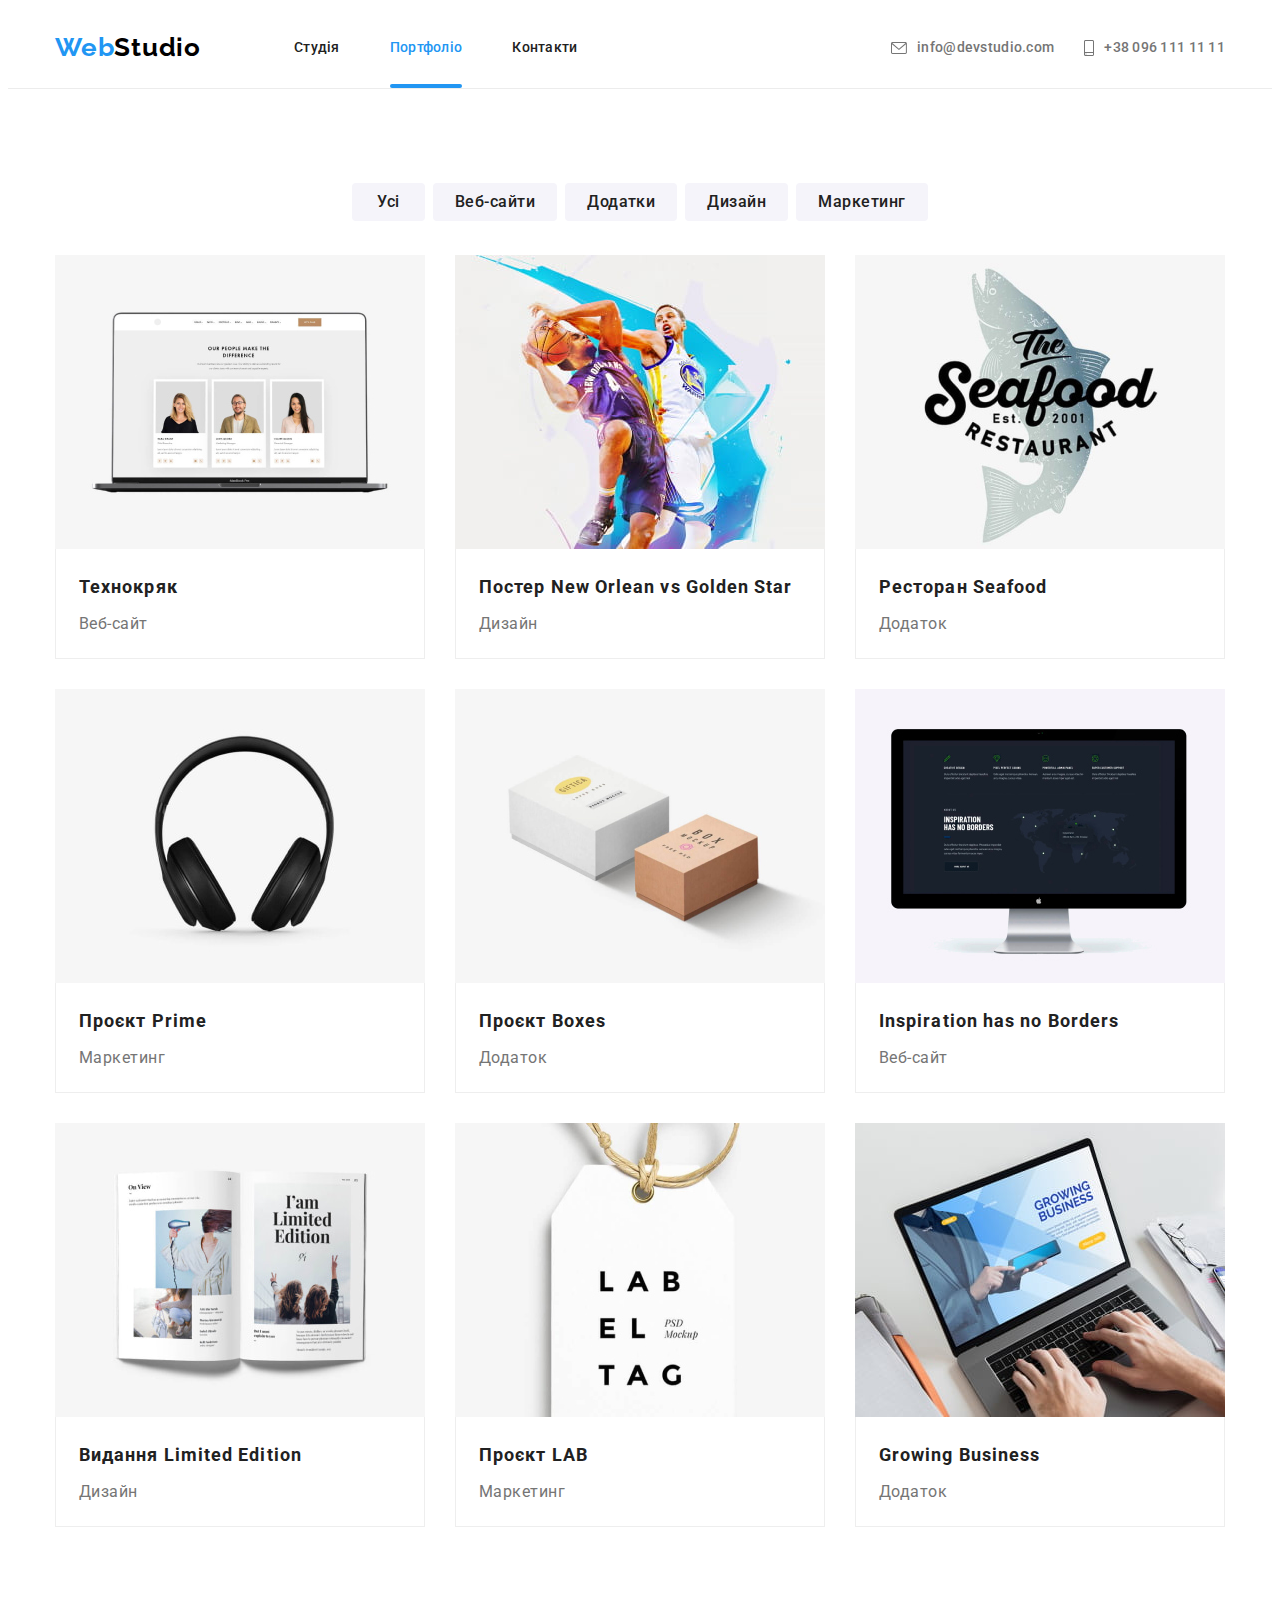
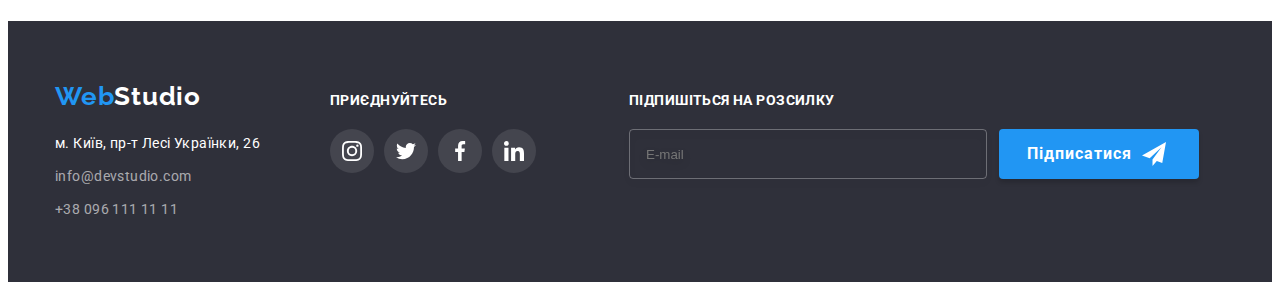
==== commit 88168f44: "hw-7-try-1" ====
--- a/portfolio.html
+++ b/portfolio.html
@@ -5,6 +5,9 @@
 		<meta http-equiv="X-UA-Compatible" content="IE=edge" />
 		<meta name="viewport" content="width=device-width, initial-scale=1.0" />
 		<title>Портфоліо</title>
+
+		<!-- fonts -->
+
 		<link rel="preconnect" href="https://fonts.googleapis.com" />
 		<link rel="preconnect" href="https://fonts.gstatic.com" crossorigin />
 		<link
@@ -22,6 +25,7 @@
 		/>
 
 		<!-- stylesheet -->
+		<link rel="stylesheet" href="./css/main.min.css" />
 		<link rel="stylesheet" href="./css/styles.css" />
 	</head>
 
--- a/css/main.min.css
+++ b/css/main.min.css
@@ -0,0 +1 @@
+html{-webkit-box-sizing:border-box;box-sizing:border-box}*,*::before,*::after{-webkit-box-sizing:inherit;box-sizing:inherit}:root{--main-background-color: #ffffff;--second-background-color: #2f303a;--third-background-color: #f5f4fa;--main-text-color: #757575;--title-text-color: #212121;--head-border-bottom: #ececec;--comon-blue: #2196f3;--active-blue: #188ce8;--black-logo-color: #000000;--hero-image-backdrop: rgba(47, 48, 58, 0.4);--hero-modal-backdrop: rgba(0, 0, 0, 0.2);--cpecializm-overlay-color: rgba(47, 48, 58, 0.8);--socials-link-color: #afb1b8;--address-link-color: rgba(255, 255, 255, 0.6);--socials-list-item-base-color: rgba(255, 255, 255, 0.1);--projects-wrap-color: #eeeeee;--timing-function: cubic-bezier(0.4, 0, 0.2, 1)}body{background-color:var(--main-background-color);font-family:Roboto,sans-serif;color:var(--main-text-color);font-size:14px}.container{width:1200px;padding-right:15px;padding-left:15px;margin-right:auto;margin-left:auto}.cpecializm__title,.team__title,.clients__title,.feature__subtitle,.team__subtitle,.projects__subtitle{color:var(--title-text-color)}.features__title,.portfolio__title{display:none}.cpecializm__title,.team__title,.clients__title{text-align:center;font-weight:700;font-size:36px;line-height:1.17;letter-spacing:.03em}h1,h2,h3,h4,h5,h6,p{margin:0}ul{list-style:none;margin:0;padding:0}a{text-decoration:none}img{display:block;max-width:100%;height:auto}.head{border-bottom:1px solid var(--head-border-bottom)}.head--container{display:-webkit-box;display:-ms-flexbox;display:flex;-webkit-box-align:center;-ms-flex-align:center;align-items:center}.logo{font-family:Raleway,sans-serif;font-style:normal;font-weight:700;font-size:26px;line-height:1.19;letter-spacing:.03em}.logo--head{padding-top:24px;padding-bottom:25px;margin-left:0;margin-right:93px}.logo__web{color:var(--comon-blue)}.logo__studio{color:var(--black-logo-color)}.nav{display:-webkit-box;display:-ms-flexbox;display:flex;margin-right:auto}.nav__list{display:-webkit-box;display:-ms-flexbox;display:flex;font-weight:500;line-height:1.14;letter-spacing:.02em;gap:50px}.nav__link{display:inline-block;position:relative;padding-top:32px;padding-bottom:32px;color:var(--title-text-color);-webkit-transition:color 250ms var(--timing-function);transition:color 250ms var(--timing-function)}.nav__link:hover,.nav__link:focus{color:var(--comon-blue)}.nav__link--current{color:var(--comon-blue)}.nav__link::after{content:" ";position:absolute;left:0;bottom:0;display:block;width:100%;height:4px;border-radius:2px;background-color:var(--comon-blue);-webkit-transform:scaleX(0);transform:scaleX(0);-webkit-transition:-webkit-transform 250ms var(--timing-function);transition:-webkit-transform 250ms var(--timing-function);transition:transform 250ms var(--timing-function);transition:transform 250ms var(--timing-function), -webkit-transform 250ms var(--timing-function)}.nav__link:hover::after{-webkit-transform:scaleX(1);transform:scaleX(1)}.nav__link--current::after{content:" ";position:absolute;left:0;bottom:0;display:block;width:100%;height:4px;border-radius:2px;background-color:var(--comon-blue);-webkit-transform:scaleX(1);transform:scaleX(1)}.contacts{display:-webkit-box;display:-ms-flexbox;display:flex;-webkit-box-align:center;-ms-flex-align:center;align-items:center;gap:30px}.contacts__item{display:inline-block}.contacts__link{display:-webkit-box;display:-ms-flexbox;display:flex;-webkit-box-align:center;-ms-flex-align:center;align-items:center;gap:10px;padding-top:32px;padding-bottom:32px;font-style:normal;font-weight:500;line-height:1.14;letter-spacing:.02em;color:var(--main-text-color);-webkit-transition:color 250ms var(--timing-function);transition:color 250ms var(--timing-function)}.contacts__link:hover,.contacts__link:focus{color:var(--comon-blue);-webkit-transition:color 250ms var(--timing-function);transition:color 250ms var(--timing-function)}.contacts__icon{fill:currentColor}.hero{background-color:var(--second-background-color);padding:200px 0}.hero--overlay{max-width:1600px;min-height:600px;margin:0 auto;background-image:-webkit-gradient(linear, left top, right top, from(var(--hero-image-backdrop)), to(var(--hero-image-backdrop))),url("../images/hero/hero_Img.jpg");background-image:linear-gradient(to right, var(--hero-image-backdrop), var(--hero-image-backdrop)),url("../images/hero/hero_Img.jpg");background-size:cover;background-repeat:no-repeat;background-position:center}.hero__title{color:var(--main-background-color);font-weight:900;font-size:44px;line-height:1.36;text-align:center;letter-spacing:.06em;text-transform:uppercase;width:696px;margin:0 auto 30px auto}.hero__btn{cursor:pointer;background-color:var(--comon-blue);color:var(--main-background-color);font-weight:700;font-size:16px;line-height:1.88;letter-spacing:.06em;display:block;margin:0 auto;padding:10px 32px;border:0;-webkit-box-shadow:0px 4px 4px rgba(0,0,0,.15);box-shadow:0px 4px 4px rgba(0,0,0,.15);border-radius:4px;-webkit-transition:background-color 250ms var(--timing-function),-webkit-box-shadow 250ms var(--timing-function);transition:background-color 250ms var(--timing-function),-webkit-box-shadow 250ms var(--timing-function);transition:background-color 250ms var(--timing-function),box-shadow 250ms var(--timing-function);transition:background-color 250ms var(--timing-function),box-shadow 250ms var(--timing-function),-webkit-box-shadow 250ms var(--timing-function)}.hero__btn:hover,.hero__btn:focus{background-color:var(--active-blue)}.backdrop{position:fixed;top:0;left:0;width:100%;height:100%;background-color:var(--hero-modal-backdrop);opacity:1;-webkit-transition:background-color 250ms var(--timing-function),opacity 250ms var(--timing-function);transition:background-color 250ms var(--timing-function),opacity 250ms var(--timing-function)}.backdrop.is-hidden{opacity:0;pointer-events:none}.backdrop.is-hidden .modal{-webkit-transform:translate(-50%, -50%) scale(0, 0);transform:translate(-50%, -50%) scale(0, 0)}.modal{position:absolute;top:50%;left:50%;-webkit-transform:translate(-50%, -50%) scale(1, 1);transform:translate(-50%, -50%) scale(1, 1);min-width:528px;min-height:581px;-webkit-box-shadow:0px 1px 3px rgba(0,0,0,.12),0px 1px 1px rgba(0,0,0,.14),0px 2px 1px rgba(0,0,0,.2);box-shadow:0px 1px 3px rgba(0,0,0,.12),0px 1px 1px rgba(0,0,0,.14),0px 2px 1px rgba(0,0,0,.2);border-radius:4px;padding:40px;background-color:var(--main-background-color);-webkit-transition:-webkit-transform 750ms var(--timing-function);transition:-webkit-transform 750ms var(--timing-function);transition:transform 750ms var(--timing-function);transition:transform 750ms var(--timing-function), -webkit-transform 750ms var(--timing-function)}.modal__close{display:-webkit-box;display:-ms-flexbox;display:flex;-webkit-box-pack:center;-ms-flex-pack:center;justify-content:center;-webkit-box-align:center;-ms-flex-align:center;align-items:center;position:absolute;top:8px;right:8px;width:30px;height:30px;border-radius:50%;padding:0;border:1px solid rgba(0,0,0,.1);background:var(--main-background-color)}.modal__close:hover .modal__close-icon{fill:var(--comon-blue)}.modal__close:focus .modal__close-icon{fill:var(--comon-blue)}.modal__title{display:-webkit-box;display:-ms-flexbox;display:flex;-webkit-box-align:center;-ms-flex-align:center;align-items:center;-webkit-box-pack:center;-ms-flex-pack:center;justify-content:center;font-family:Roboto,sans-serif;font-style:normal;font-weight:700;font-size:20px;line-height:1.15;text-align:center;letter-spacing:.03em;color:var(--title-text-color)}.form-group{display:-webkit-box;display:-ms-flexbox;display:flex;-webkit-box-orient:vertical;-webkit-box-direction:normal;-ms-flex-direction:column;flex-direction:column;margin-top:12px}.form-group__label:not(:first-child){margin-top:10px}.form-group__label{font-size:12px}.form-group__label,.form-group__field,.form-group__message,.modal-form__btn{outline:unset;border:none}.form-group__field,.form-group__message{border:1px solid rgba(33,33,33,.2);border-radius:4px;background-color:var(--main-background-color);color:var(--main-text-color);-webkit-transition:border-color 250ms ease;transition:border-color 250ms ease}.form-group__field:hover,.form-group__message:hover{border-color:var(--comon-blue);background-color:rgba(0,0,0,0);-webkit-transition:border-color 250ms ease;transition:border-color 250ms ease}.form-group__field:focus,.form-group__message:focus{border-color:var(--comon-blue);-webkit-transition:border-color 250ms ease;transition:border-color 250ms ease}.form-group__wrapper{position:relative;display:-webkit-box;display:-ms-flexbox;display:flex;margin-top:4px}.form-group__field{width:100%;height:40px;padding-left:42px}.form-group__message{height:120px;resize:none;padding:12px 16px;margin-top:4px}.form-group__icon{position:absolute;top:11px;bottom:11px;left:12px;-webkit-transition:fill 250ms ease;transition:fill 250ms ease}.form-group__field:hover+.form-group__icon{fill:var(--comon-blue);-webkit-transition:fill 250ms ease;transition:fill 250ms ease}.form-group__field:focus+.form-group__icon{fill:var(--comon-blue);-webkit-transition:fill 250ms ease;transition:fill 250ms ease}.modal-checkbox{margin-top:20px;display:-webkit-box;display:-ms-flexbox;display:flex;-webkit-box-align:center;-ms-flex-align:center;align-items:center;-webkit-box-pack:center;-ms-flex-pack:center;justify-content:center;position:relative;-webkit-user-select:none;-moz-user-select:none;-ms-user-select:none;user-select:none}.checkbox-input{-webkit-appearance:none;-moz-appearance:none;appearance:none;width:16px;height:15px;margin-right:8px;border:2px solid #212121;border-radius:2px}.checkbox-input:checked+.checkbox-input__icon{opacity:1;-webkit-transition:opacity 250ms ease;transition:opacity 250ms ease}.checkbox-input__icon{position:absolute;left:30px;opacity:0;pointer-events:none;-webkit-transition:opacity 250ms ease;transition:opacity 250ms ease}.modal-checkbox__agreement{color:var(--comon-blue);text-underline-offset:3px}.modal-form__btn{display:block;margin-top:30px;margin-left:auto;margin-right:auto;width:200px;height:50px;font-family:Roboto,sans-serif;font-style:normal;font-weight:700;font-size:16px;line-height:1.88;letter-spacing:.06em;border-radius:4px;-webkit-box-shadow:0px 4px 4px rgba(0,0,0,.15);box-shadow:0px 4px 4px rgba(0,0,0,.15);background-color:var(--comon-blue);color:var(--main-background-color)}.features{padding:94px 0 94px 0}.features__list{display:-webkit-box;display:-ms-flexbox;display:flex;gap:30px}.features__item{min-width:270px}.features__item::before{display:block}.features__wrapper{display:-webkit-box;display:-ms-flexbox;display:flex;-webkit-box-pack:center;-ms-flex-pack:center;justify-content:center;-webkit-box-align:center;-ms-flex-align:center;align-items:center;width:270px;height:120px;background-color:var(--third-background-color)}.feature__subtitle{text-transform:uppercase;font-weight:700;font-size:14px;line-height:1.14;letter-spacing:.03em;margin-top:30px;border-radius:4px}.feature__text{line-height:1.71;letter-spacing:.03em;margin-top:10px}.cpecializm{padding-bottom:94px}.cpecializm__list{display:-webkit-box;display:-ms-flexbox;display:flex;-ms-flex-wrap:wrap;flex-wrap:wrap;margin-top:50px;gap:30px}.cpecializm__item{position:relative}.cpecializm__overlay{position:absolute;bottom:0;display:-webkit-box;display:-ms-flexbox;display:flex;-webkit-box-pack:center;-ms-flex-pack:center;justify-content:center;-webkit-box-align:center;-ms-flex-align:center;align-items:center;width:100%;height:70px;background-color:var(--cpecializm-overlay-color)}.cpecializm__text{font-weight:700;font-size:14px;line-height:1.14;letter-spacing:.03em;text-align:center;color:var(--main-background-color);text-transform:uppercase}.team{background-color:var(--third-background-color);padding:94px 0 94px 0}.team__list{display:-webkit-box;display:-ms-flexbox;display:flex;-ms-flex-wrap:wrap;flex-wrap:wrap;margin-top:50px}.team__wrapper{padding:30px 0 30px 0;background:var(--main-background-color);-webkit-box-shadow:0px 1px 3px rgba(0,0,0,.12),0px 1px 1px rgba(0,0,0,.14),0px 2px 1px rgba(0,0,0,.2);box-shadow:0px 1px 3px rgba(0,0,0,.12),0px 1px 1px rgba(0,0,0,.14),0px 2px 1px rgba(0,0,0,.2);border-radius:0px 0px 4px 4px}.team__item:not(:last-child){margin-right:30px}.team__subtitle{font-weight:500;font-size:16px;line-height:1.19;letter-spacing:.03em;text-align:center}.team__text{font-size:16px;line-height:1.19;letter-spacing:.03em;margin-top:10px;text-align:center}.socials-list{display:-webkit-box;display:-ms-flexbox;display:flex;-webkit-box-pack:center;-ms-flex-pack:center;justify-content:center;-webkit-box-align:center;-ms-flex-align:center;align-items:center;gap:10px;margin-top:16px}.socials-list__item{width:44px;height:44px;border-radius:50%;display:-webkit-box;display:-ms-flexbox;display:flex;-webkit-box-pack:center;-ms-flex-pack:center;justify-content:center;-webkit-box-align:center;-ms-flex-align:center;align-items:center}.socials-list__link{width:100%;height:100%;border-radius:50%;display:-webkit-box;display:-ms-flexbox;display:flex;-webkit-box-pack:center;-ms-flex-pack:center;justify-content:center;-webkit-box-align:center;-ms-flex-align:center;align-items:center;color:var(--socials-link-color);-webkit-transition:color 250ms var(--timing-function),background-color 250ms var(--timing-function);transition:color 250ms var(--timing-function),background-color 250ms var(--timing-function)}.socials-list__link:hover,.socials-list__link:focus{background-color:var(--comon-blue);color:var(--main-background-color)}.socials-list__icon{fill:currentColor}.clients{background-color:var(--main-background-color);padding:94px 0 94px 0}.clients__list{margin-top:50px;display:-webkit-box;display:-ms-flexbox;display:flex;-webkit-box-align:center;-ms-flex-align:center;align-items:center;-webkit-box-pack:justify;-ms-flex-pack:justify;justify-content:space-between}.clients__item{width:170px;height:92px}.clients__link{width:100%;height:100%;display:-webkit-box;display:-ms-flexbox;display:flex;-webkit-box-align:center;-ms-flex-align:center;align-items:center;-webkit-box-pack:center;-ms-flex-pack:center;justify-content:center;border:1px solid var(--socials-link-color);color:var(--socials-link-color);-webkit-transition:color 250ms var(--timing-function),border-color 250ms var(--timing-function);transition:color 250ms var(--timing-function),border-color 250ms var(--timing-function)}.clients__link:hover,.clients__link:focus{border-color:var(--comon-blue);color:var(--comon-blue)}.clients__link:hover,.clients__link:focus .clients__icon{fill:var(--comon-blue)}.clients__icon{fill:currentColor}.base{background-color:var(--second-background-color);padding:60px 0}.base--container{display:-webkit-box;display:-ms-flexbox;display:flex;-webkit-box-align:baseline;-ms-flex-align:baseline;align-items:baseline}.base__contacts{margin-right:70px}.logo__studio--base{color:var(--main-background-color)}.address{margin-top:20px}.address__list{max-width:231px;display:-webkit-box;display:-ms-flexbox;display:flex;-webkit-box-orient:vertical;-webkit-box-direction:normal;-ms-flex-direction:column;flex-direction:column;gap:9px}.address__link{display:-webkit-box;display:-ms-flexbox;display:flex;font-style:normal;font-weight:400;color:var(--address-link-color);line-height:1.71;letter-spacing:.03em;-webkit-transition:color 250ms var(--timing-function);transition:color 250ms var(--timing-function)}.address__link--adress{color:var(--main-background-color);-webkit-transition:color 250ms var(--timing-function);transition:color 250ms var(--timing-function)}.address__link:hover,.address__link:focus{color:var(--comon-blue);-webkit-transition:color 250ms var(--timing-function);transition:color 250ms var(--timing-function)}.base__socials{margin-right:93px;display:-webkit-box;display:-ms-flexbox;display:flex;-webkit-box-orient:vertical;-webkit-box-direction:normal;-ms-flex-direction:column;flex-direction:column;width:206px}.socials-list--base{-webkit-box-pack:start;-ms-flex-pack:start;justify-content:flex-start;margin-top:20px}.base__socials-title{font-family:Roboto,sans-serif;font-style:normal;font-weight:700;font-size:14px;line-height:1.14;letter-spacing:.03em;text-transform:uppercase;color:var(--main-background-color)}.socials-list__item--base:not(:hover,:focus){background:var(--socials-list-item-base-color)}.socials-list__icon--base{fill:var(--main-background-color)}.base__subscribe{display:-webkit-box;display:-ms-flexbox;display:flex;-webkit-box-orient:vertical;-webkit-box-direction:normal;-ms-flex-direction:column;flex-direction:column;-ms-flex-preferred-size:570px;flex-basis:570px;height:86px}.subscribe{display:-webkit-box;display:-ms-flexbox;display:flex;gap:12px;width:100%;height:100%}.subscribe__title{width:358px;font-family:Roboto,sans-serif;font-style:normal;font-weight:700;font-size:14px;line-height:1.14;letter-spacing:.03em;text-transform:uppercase;color:var(--main-background-color)}.subscribe__field{outline:unset;width:358px;height:50px;margin-top:20px;padding-left:16px;border:none;border:1px solid rgba(255,255,255,.3);-webkit-filter:drop-shadow(0px 4px 4px rgba(0, 0, 0, 0.15));filter:drop-shadow(0px 4px 4px rgba(0, 0, 0, 0.15));border-radius:4px;background-color:rgba(0,0,0,0);color:var(--main-background-color);cursor:auto;-webkit-transition:border-color 250ms ease;transition:border-color 250ms ease}.subscribe__field:hover,.subscribe__field:focus{border-color:var(--comon-blue);-webkit-transition:border-color 250ms ease;transition:border-color 250ms ease}.subscribe-btn{border:none;padding-left:28px;width:200px;height:50px;-ms-flex-item-align:end;align-self:flex-end;display:-webkit-box;display:-ms-flexbox;display:flex;-webkit-box-align:center;-ms-flex-align:center;align-items:center;text-align:center;background-color:var(--comon-blue);-webkit-box-shadow:0px 4px 4px rgba(0,0,0,.15);box-shadow:0px 4px 4px rgba(0,0,0,.15);border-radius:4px;font-family:Roboto,sans-serif;font-style:normal;font-weight:700;font-size:16px;line-height:1.88;letter-spacing:.06em;color:var(--main-background-color);cursor:pointer;-webkit-transition:background-color 250ms ease;transition:background-color 250ms ease}.subscribe-btn:active{vertical-align:middle;background-color:var(--active-blue);-webkit-transition:background-color 250ms ease;transition:background-color 250ms ease}.subscribe-btn__icon{margin-left:10px}.portfolio{padding-top:94px;padding-bottom:94px}.filter{display:-webkit-box;display:-ms-flexbox;display:flex;-webkit-box-pack:center;-ms-flex-pack:center;justify-content:center}.filter li:not(:last-child){margin-right:8px}.filter__btn{background-color:var(--third-background-color);font-family:Roboto,sans-serif;color:var(--title-text-color);font-weight:500;font-size:16px;line-height:1.63;text-align:center;letter-spacing:.03em;border-radius:4px;padding:6px 22px;border:0;-webkit-transition:background-color 250ms var(--timing-function),-webkit-box-shadow 250ms var(--timing-function);transition:background-color 250ms var(--timing-function),-webkit-box-shadow 250ms var(--timing-function);transition:background-color 250ms var(--timing-function),box-shadow 250ms var(--timing-function);transition:background-color 250ms var(--timing-function),box-shadow 250ms var(--timing-function),-webkit-box-shadow 250ms var(--timing-function)}.filter__btn:hover,.filter__btn:focus{background-color:var(--comon-blue);color:var(--main-background-color);cursor:pointer;-webkit-box-shadow:0px 3px 1px rgba(0,0,0,.1),0px 1px 2px rgba(0,0,0,.08),0px 2px 2px rgba(0,0,0,.12);box-shadow:0px 3px 1px rgba(0,0,0,.1),0px 1px 2px rgba(0,0,0,.08),0px 2px 2px rgba(0,0,0,.12)}.filter__btn--all{padding:6px 25px}.projects{margin-top:34px;padding:0px;display:-webkit-box;display:-ms-flexbox;display:flex;-ms-flex-wrap:wrap;flex-wrap:wrap}.projects__wrap{width:370px;margin:0;border-right:1px solid var(--projects-wrap-color);border-bottom:1px solid var(--projects-wrap-color);border-left:1px solid var(--projects-wrap-color);padding:20px 23px 19px 23px}.projects__item{margin-right:30px;margin-bottom:30px}.projects__item:nth-child(3n){margin-right:0px}.projects__item:nth-last-child(-n+3){margin-bottom:0px}.projects__link{display:block;-webkit-transition:-webkit-box-shadow 250ms var(--timing-function);transition:-webkit-box-shadow 250ms var(--timing-function);transition:box-shadow 250ms var(--timing-function);transition:box-shadow 250ms var(--timing-function), -webkit-box-shadow 250ms var(--timing-function)}.projects__link:hover,.projects__link:focus{-webkit-box-shadow:0px 1px 1px rgba(0,0,0,.12),0px 4px 4px rgba(0,0,0,.06),1px 4px 6px rgba(0,0,0,.16);box-shadow:0px 1px 1px rgba(0,0,0,.12),0px 4px 4px rgba(0,0,0,.06),1px 4px 6px rgba(0,0,0,.16)}.projects__subtitle{font-weight:700;font-size:18px;line-height:2;letter-spacing:.06em}.projects__text{font-size:16px;line-height:1.88;letter-spacing:.03em;margin-top:4px;color:var(--main-text-color)}.projects-thumb{position:relative;overflow:hidden}.projects-thumb__overlay{position:absolute;top:0;left:0;-webkit-transform:translateY(100%);transform:translateY(100%);width:100%;height:100%;padding:63px 24px;display:-webkit-box;display:-ms-flexbox;display:flex;-webkit-box-align:center;-ms-flex-align:center;align-items:center;font-size:18px;line-height:1.6;letter-spacing:.03em;color:var(--main-background-color);background-color:rgba(33,150,243,.9);-webkit-transition:background-color 250ms var(--timing-function),-webkit-transform 250ms var(--timing-function);transition:background-color 250ms var(--timing-function),-webkit-transform 250ms var(--timing-function);transition:background-color 250ms var(--timing-function),transform 250ms var(--timing-function);transition:background-color 250ms var(--timing-function),transform 250ms var(--timing-function),-webkit-transform 250ms var(--timing-function)}.projects__link:hover .projects-thumb__overlay{-webkit-transform:translateY(0);transform:translateY(0)}/*# sourceMappingURL=main.min.css.map */--- a/css/styles.css
+++ b/css/styles.css
@@ -17,7 +17,7 @@
 - h2, h3 Roboto Bold
 - header, заголовок зображень Roboto Medium
 - опис зображень, footer адреса, footer контакти Roboto Regular */
-
+/*
 html {
 	box-sizing: border-box;
 }
@@ -28,7 +28,7 @@
 }
 
 /* Розділ resset */
-
+/*
 h1,
 h2,
 h3,
@@ -56,7 +56,7 @@
 }
 
 /* Розділ кастомних властивостей і CSS змінних */
-
+/*
 :root {
 	--main-background-color: #ffffff;
 	--second-background-color: #2f303a;
@@ -67,11 +67,18 @@
 	--comon-blue: #2196f3;
 	--active-blue: #188ce8;
 	--black-logo-color: #000000;
+	--hero-image-backdrop: rgba(47, 48, 58, 0.4);
+	--hero-modal-backdrop: rgba(0, 0, 0, 0.2);
+	--cpecializm-overlay-color: rgba(47, 48, 58, 0.8);
+	--socials-link-color: #afb1b8;
+	--address-link-color: rgba(255, 255, 255, 0.6);
+	--socials-list-item-base-color: rgba(255, 255, 255, 0.1);
+	--projects-wrap-color: #eeeeee;
 	--timing-function: cubic-bezier(0.4, 0, 0.2, 1);
 }
 
 /* Розділ внутрішньо-секційного оформлення сторінки Студія */
-
+/*
 body {
 	background-color: var(--main-background-color);
 	font-family: Roboto, sans-serif;
@@ -85,7 +92,6 @@
 	padding-left: 15px;
 	margin-right: auto;
 	margin-left: auto;
-	outline: 2px solid red;
 }
 
 .cpecializm__title,
@@ -102,10 +108,20 @@
 	display: none;
 }
 
+.cpecializm__title,
+.team__title,
+.clients__title {
+	text-align: center;
+	font-weight: 700;
+	font-size: 36px;
+	line-height: 1.17;
+	letter-spacing: 0.03em;
+}
+
 /* Розділ оформлення секції Хедер */
-
+/*
 .head {
-	border-bottom: 1px solid #ececec;
+	border-bottom: 1px solid var(--head-border-bottom);
 }
 
 .head--container {
@@ -114,17 +130,15 @@
 }
 
 /* Блок навігації сайтом */
-
+/*
 .nav {
 	display: flex;
 	margin-right: auto;
 }
 
 /* Блок Лого хедера */
-
+/*
 .logo {
-	outline: 2px solid red;
-
 	font-family: Raleway, sans-serif;
 	font-style: normal;
 	font-weight: 700;
@@ -136,7 +150,7 @@
 .logo--head {
 	padding-top: 24px;
 	padding-bottom: 25px;
-	
+
 	margin-left: 0;
 	margin-right: 93px;
 }
@@ -150,12 +164,10 @@
 }
 
 /* Блок навігації сайтом */
-
+/*
 .nav__list {
 	display: flex;
-			
-	outline: 2px solid red;
-	
+
 	font-weight: 500;
 	line-height: 1.14;
 	letter-spacing: 0.02em;
@@ -166,10 +178,9 @@
 .nav__link {
 	display: inline-block;
 	position: relative;
-	
+
 	padding-top: 32px;
 	padding-bottom: 32px;
-	outline: 2px solid red;
 
 	color: var(--title-text-color);
 
@@ -187,7 +198,7 @@
 
 /* Створення псевдоелемента - підкреслення для навігації
 і його анімування */
-
+/*
 .nav__link::after {
 	content: " ";
 
@@ -228,7 +239,7 @@
 }
 
 /* Блок контактів хедера */
-
+/*
 .contacts {
 	display: flex;
 	align-items: center;
@@ -236,7 +247,6 @@
 }
 
 .contacts__item {
-	outline: 2px solid red;
 	display: inline-block;
 }
 
@@ -247,20 +257,20 @@
 
 	padding-top: 32px;
 	padding-bottom: 32px;
-	
+
 	font-style: normal;
 	font-weight: 500;
 	line-height: 1.14;
 	letter-spacing: 0.02em;
-	
-	color: #757575;
-	
+
+	color: var(--main-text-color);
+
 	transition: color 250ms var(--timing-function);
 }
 
 .contacts__link:hover,
 .contacts__link:focus {
-	color: #2196f3;
+	color: var(--comon-blue);
 
 	transition: color 250ms var(--timing-function);
 }
@@ -270,10 +280,8 @@
 }
 
 /* Розділ оформлення секції Герой */
-
+/*
 .hero {
-	outline: 2px solid red;
-
 	background-color: var(--second-background-color);
 	padding: 200px 0;
 }
@@ -282,7 +290,7 @@
 	max-width: 1600px;
 	min-height: 600px;
 	margin: 0 auto;
-	background-image: linear-gradient(to right, rgba(47, 48, 58, 0.4), rgba(47, 48, 58, 0.4)),
+	background-image: linear-gradient(to right, var(--hero-image-backdrop), var(--hero-image-backdrop)),
 		url("../images/hero/hero_Img.jpg");
 	background-size: cover;
 	background-repeat: no-repeat;
@@ -298,17 +306,15 @@
 	letter-spacing: 0.06em;
 	text-transform: uppercase;
 
-	outline: 2px solid yellow;
 	width: 696px;
 	margin: 0 auto 30px auto;
 }
 
 .hero__btn {
-	outline: 2px solid yellow;
 	cursor: pointer;
 
 	background-color: var(--comon-blue);
-	color: #ffffff;
+	color: var(--main-background-color);
 	font-weight: 700;
 	font-size: 16px;
 	line-height: 1.88;
@@ -331,7 +337,7 @@
 }
 
 /* Модальне вікно ЗАМОВИТИ ПОСЛУГУ */
-
+/*
 .backdrop {
 	position: fixed;
 	top: 0;
@@ -340,7 +346,7 @@
 	width: 100%;
 	height: 100%;
 
-	background-color: rgba(0, 0, 0, 0.2);
+	background-color: var(--hero-modal-backdrop);
 
 	opacity: 1;
 
@@ -369,12 +375,12 @@
 	border-radius: 4px;
 	padding: 40px;
 
-	background-color: #ffffff;
+	background-color: var(--main-background-color);
 
 	transition: transform 750ms var(--timing-function);
 }
 
-.hero-modal-close {
+.modal__close {
 	display: flex;
 	justify-content: center;
 	align-items: center;
@@ -391,16 +397,16 @@
 	background: var(--main-background-color);
 }
 
-.hero-modal-close:hover .modal-icon {
+.modal__close:hover .modal__close-icon {
 	fill: var(--comon-blue);
 }
-.hero-modal-close:focus .modal-icon {
+.modal__close:focus .modal__close-icon {
 	fill: var(--comon-blue);
 }
 
 /* Форма модального вікна ЗАМОВИТИ ПОСЛУГУ */
-
-.modal-title {
+/*
+.modal__title {
 	display: flex;
 	align-items: center;
 	justify-content: center;
@@ -416,30 +422,30 @@
 	color: var(--title-text-color);
 }
 
-.modal-form-group {
+.form-group {
 	display: flex;
 	flex-direction: column;
 	margin-top: 12px;
 }
 
-.modal-form-label:not(:first-child) {
+.form-group__label:not(:first-child) {
 	margin-top: 10px;
 }
 
-.modal-form-label {
+.form-group__label {
 	font-size: 12px;
 }
 
-.modal-form-label,
-.modal-form-field,
-.modal-form-message,
-.modal-form-btn {
+.form-group__label,
+.form-group__field,
+.form-group__message,
+.modal-form__btn {
 	outline: unset;
 	border: none;
 }
 
-.modal-form-field,
-.modal-form-message {
+.form-group__field,
+.form-group__message {
 	border: 1px solid rgba(33, 33, 33, 0.2);
 	border-radius: 4px;
 
@@ -449,42 +455,42 @@
 	transition: border-color 250ms ease;
 }
 
-.modal-form-field:hover,
-.modal-form-message:hover {
+.form-group__field:hover,
+.form-group__message:hover {
 	border-color: var(--comon-blue);
 	background-color: transparent;
 
 	transition: border-color 250ms ease;
 }
 
-.modal-form-field:focus,
-.modal-form-message:focus {
+.form-group__field:focus,
+.form-group__message:focus {
 	border-color: var(--comon-blue);
 
 	transition: border-color 250ms ease;
 }
 
-.modal-form-wrapper {
+.form-group__wrapper {
 	position: relative;
 	display: flex;
 	margin-top: 4px;
 }
 
-.modal-form-field {
+.form-group__field {
 	width: 100%;
 	height: 40px;
 
 	padding-left: 42px;
 }
 
-.modal-form-message {
+.form-group__message {
 	height: 120px;
 	resize: none;
 	padding: 12px 16px;
 	margin-top: 4px;
 }
 
-.modal-form-icon {
+.form-group__icon {
 	position: absolute;
 	top: 11px;
 	bottom: 11px;
@@ -493,20 +499,20 @@
 	transition: fill 250ms ease;
 }
 
-.modal-form-field:hover + .modal-form-icon {
+.form-group__field:hover + .form-group__icon {
 	fill: var(--comon-blue);
 	transition: fill 250ms ease;
 }
 
-.modal-form-field:focus + .modal-form-icon {
+.form-group__field:focus + .form-group__icon {
 	fill: var(--comon-blue);
 	transition: fill 250ms ease;
 }
 
-.modal-checkbox-wrapper {
+.modal-checkbox {
 	margin-top: 20px;
 	display: flex;
-	
+
 	align-items: center;
 	justify-content: center;
 
@@ -526,13 +532,13 @@
 	border-radius: 2px;
 }
 
-.checkbox-input:checked + .checkbox-icon-check {
+.checkbox-input:checked + .checkbox-input__icon {
 	opacity: 1;
 
 	transition: opacity 250ms ease;
 }
 
-.checkbox-icon-check {
+.checkbox-input__icon {
 	position: absolute;
 	left: 30px;
 	opacity: 0;
@@ -541,13 +547,13 @@
 	transition: opacity 250ms ease;
 }
 
-.checkbox-agreement {
+.modal-checkbox__agreement {
 	color: var(--comon-blue);
-	
+
 	text-underline-offset: 3px;
 }
 
-.modal-form-btn {
+.modal-form__btn {
 	display: block;
 	margin-top: 30px;
 	margin-left: auto;
@@ -555,6 +561,426 @@
 
 	width: 200px;
 	height: 50px;
+
+	font-family: Roboto, sans-serif;
+	font-style: normal;
+	font-weight: 700;
+	font-size: 16px;
+	line-height: 1.88;
+	letter-spacing: 0.06em;
+
+	border-radius: 4px;
+	box-shadow: 0px 4px 4px rgba(0, 0, 0, 0.15);
+
+	background-color: var(--comon-blue);
+	color: var(--main-background-color);
+}
+
+/* Розділ оформлення секції Фічі */
+/*
+.features {
+	padding: 94px 0 94px 0;
+}
+
+.features__list {
+	display: flex;
+	gap: 30px;
+}
+
+.features__item {
+	min-width: 270px;
+}
+
+/* Оформлення блоку вставлення SVG-зображення */
+
+/* створення середовища SVG-зображення */
+/*
+.features__item::before {
+	display: block;
+}
+
+/* Оформлення обгортки, в межах якої 
+знаходиться SVG-зображення */
+/*
+.features__wrapper {
+	display: flex;
+	justify-content: center;
+	align-items: center;
+	width: 270px;
+	height: 120px;
+	background-color: var(--third-background-color);
+}
+
+.feature__subtitle {
+	text-transform: uppercase;
+
+	font-weight: 700;
+	font-size: 14px;
+	line-height: 1.14;
+	letter-spacing: 0.03em;
+
+	margin-top: 30px;
+	border-radius: 4px;
+}
+
+.feature__text {
+	line-height: 1.71;
+	letter-spacing: 0.03em;
+	margin-top: 10px;
+}
+*/
+/* Розділ оформлення секції Спціалізація */
+/*
+.cpecializm {
+	padding-bottom: 94px;
+}
+
+.cpecializm__list {
+	display: flex;
+	flex-wrap: wrap;
+	margin-top: 50px;
+	gap: 30px;
+}
+
+.cpecializm__item {
+	position: relative;
+}
+
+/* Оформлення блоку оверлей із текстом */
+/*
+.cpecializm__overlay {
+	position: absolute;
+	bottom: 0;
+
+	display: flex;
+	justify-content: center;
+	align-items: center;
+
+	width: 100%;
+	height: 70px;
+
+	background-color: var(--cpecializm-overlay-color);
+}
+
+.cpecializm__text {
+	font-weight: 700;
+	font-size: 14px;
+	line-height: 1.14;
+	letter-spacing: 0.03em;
+
+	text-align: center;
+	color: var(--main-background-color);
+	text-transform: uppercase;
+}
+
+/* Розділ оформлення секції Команда */
+/*
+.team {
+	background-color: var(--third-background-color);
+	padding: 94px 0 94px 0;
+}
+
+.team__list {
+	display: flex;
+	flex-wrap: wrap;
+	margin-top: 50px;
+}
+
+.team__wrapper {
+	padding: 30px 0 30px 0;
+
+	background: var(--main-background-color);
+	/* material shadow v1 */
+/*
+	box-shadow: 0px 1px 3px rgba(0, 0, 0, 0.12), 0px 1px 1px rgba(0, 0, 0, 0.14), 0px 2px 1px rgba(0, 0, 0, 0.2);
+	border-radius: 0px 0px 4px 4px;
+}
+
+.team__item:not(:last-child) {
+	margin-right: 30px;
+}
+
+.team__subtitle {
+	font-weight: 500;
+	font-size: 16px;
+	line-height: 1.19;
+	letter-spacing: 0.03em;
+
+	text-align: center;
+}
+
+.team__text {
+	font-size: 16px;
+	line-height: 1.19;
+	letter-spacing: 0.03em;
+
+	margin-top: 10px;
+	text-align: center;
+}
+
+.socials-list {
+	display: flex;
+	justify-content: center;
+	align-items: center;
+	gap: 10px;
+	margin-top: 16px;
+}
+
+.socials-list__item {
+	width: 44px;
+	height: 44px;
+	border-radius: 50%;
+
+	display: flex;
+	justify-content: center;
+	align-items: center;
+}
+
+.socials-list__link {
+	width: 100%;
+	height: 100%;
+
+	border-radius: 50%;
+
+	display: flex;
+	justify-content: center;
+	align-items: center;
+
+	color: var(--socials-link-color);
+
+	transition: color 250ms var(--timing-function), background-color 250ms var(--timing-function);
+}
+
+.socials-list__link:hover,
+.socials-list__link:focus {
+	background-color: var(--comon-blue);
+	color: var(--main-background-color);
+}
+
+.socials-list__icon {
+	fill: currentColor;
+}
+
+/*Розділ оформлення секції Постійні клієнти*/
+/*
+.clients {
+	background-color: var(--main-background-color);
+	padding: 94px 0 94px 0;
+}
+
+.clients__list {
+	margin-top: 50px;
+
+	display: flex;
+	align-items: center;
+	justify-content: space-between;
+}
+
+.clients__item {
+	width: 170px;
+	height: 92px;
+}
+
+.clients__link {
+	width: 100%;
+	height: 100%;
+
+	display: flex;
+	align-items: center;
+	justify-content: center;
+
+	border: 1px solid var(--socials-link-color);
+	color: var(--socials-link-color);
+
+	transition: color 250ms var(--timing-function), border-color 250ms var(--timing-function);
+}
+
+.clients__link:hover,
+.clients__link:focus {
+	border-color: var(--comon-blue);
+	color: var(--comon-blue);
+}
+
+.clients__link:hover,
+.clients__link:focus .clients__icon {
+	fill: var(--comon-blue);
+}
+
+.clients__icon {
+	fill: currentColor;
+}
+
+/* Розділ оформлення секції footer */
+/*
+.base {
+	background-color: var(--second-background-color);
+	padding: 60px 0;
+}
+
+.base--container {
+	display: flex;
+	align-items: baseline;
+}
+
+/* Блок адреси футера */
+/*
+.base__contacts {
+	margin-right: 70px;
+}
+
+/* Блок Лого футера */
+/*
+.logo__studio--base {
+	color: var(--main-background-color);
+}
+
+/* Блок адреси футера */
+/*
+.address {
+	margin-top: 20px;
+}
+
+.address__list {
+	max-width: 231px;
+
+	display: flex;
+	flex-direction: column;
+	gap: 9px;
+}
+
+.address__link {
+	display: flex;
+	font-style: normal;
+	font-weight: 400;
+	color: var(--address-link-color);
+	line-height: 1.71;
+	letter-spacing: 0.03em;
+
+	transition: color 250ms var(--timing-function);
+}
+
+.address__link--adress {
+	color: var(--main-background-color);
+
+	transition: color 250ms var(--timing-function);
+}
+
+.address__link:hover,
+.address__link:focus {
+	color: var(--comon-blue);
+
+	transition: color 250ms var(--timing-function);
+}
+
+/* Блок соц.мереж*/
+/*
+.base__socials {
+	margin-right: 93px;
+
+	display: flex;
+	flex-direction: column;
+	width: 206px;
+}
+
+.socials-list--base {
+	justify-content: flex-start;
+	margin-top: 20px;
+}
+
+.base__socials-title {
+	font-family: Roboto, sans-serif;
+	font-style: normal;
+	font-weight: 700;
+	font-size: 14px;
+	line-height: 1.14;
+	letter-spacing: 0.03em;
+	text-transform: uppercase;
+	color: var(--main-background-color);
+}
+
+.socials-list__item--base:not(:hover, :focus) {
+	background: var(--socials-list-item-base-color);
+}
+
+.socials-list__icon--base {
+	fill: var(--main-background-color);
+}
+
+/* Блок підписки на мейл-розсилку футера */
+/*
+.base__subscribe {
+	display: flex;
+	flex-direction: column;
+	/*gap: 20px;*/
+	/*
+	flex-basis: 570px;
+	height: 86px;
+}
+
+.subscribe {
+	display: flex;
+	gap: 12px;
+
+	width: 100%;
+	height: 100%;
+}
+
+.subscribe__title {
+	width: 358px;
+
+	font-family: Roboto, sans-serif;
+	font-style: normal;
+	font-weight: 700;
+	font-size: 14px;
+	line-height: 1.14;
+	letter-spacing: 0.03em;
+	text-transform: uppercase;
+
+	color: var(--main-background-color);
+}
+
+.subscribe__field {
+	outline: unset;
+
+	width: 358px;
+	height: 50px;
+
+	margin-top: 20px;
+	padding-left: 16px;
+	border: none;
+	border: 1px solid rgba(255, 255, 255, 0.3);
+	filter: drop-shadow(0px 4px 4px rgba(0, 0, 0, 0.15));
+	border-radius: 4px;
+
+	background-color: transparent;
+	color: var(--main-background-color);
+
+	cursor: auto;
+
+	transition: border-color 250ms ease;
+}
+
+.subscribe__field:hover,
+.subscribe__field:focus {
+	border-color: var(--comon-blue);
+	transition: border-color 250ms ease;
+}
+
+.subscribe-btn {
+	border: none;
+	padding-left: 28px;
+	width: 200px;
+	height: 50px;
+
+	align-self: flex-end;
+
+	display: flex;
+	align-items: center;
+	text-align: center;
+
+	background-color: var(--comon-blue);
+	box-shadow: 0px 4px 4px rgba(0, 0, 0, 0.15);
+	border-radius: 4px;
 
 	font-family: Roboto, sans-serif;
 	font-style: normal;
@@ -562,472 +988,7 @@
 	font-size: 16px;
 	line-height: 1.88;
 	/* identical to box height, or 188% */
-	letter-spacing: 0.06em;
-
-	border-radius: 4px;
-	box-shadow: 0px 4px 4px rgba(0, 0, 0, 0.15);
-
-	background-color: var(--comon-blue);
-	color: var(--main-background-color);
-}
-
-/* Розділ оформлення секції Фічі */
-
-.features {
-	outline: 2px solid tomato;
-	padding: 94px 0 94px 0;
-}
-
-.features__list {
-	display: flex;
-	gap: 30px;
-}
-
-.features__item {
-	min-width: 270px;
-}
-
-/* Оформлення блоку вставлення SVG-зображення */
-
-/* створення середовища SVG-зображення */
-
-.features__item::before {
-	display: block;
-}
-
-/* Оформлення обгортки, в межах якої 
-знаходиться SVG-зображення */
-
-.features__wrapper {
-	outline: 2px solid tomato;
-
-	display: flex;
-	justify-content: center;
-	align-items: center;
-	/* padding: 25px 100px; */
-	width: 270px;
-	height: 120px;
-	background-color: var(--third-background-color);
-}
-
-.feature__subtitle {
-	outline: 2px solid tomato;
-
-	text-transform: uppercase;
-
-	font-weight: 700;
-	font-size: 14px;
-	line-height: 1.14;
-	letter-spacing: 0.03em;
-
-	margin-top: 30px;
-	border-radius: 4px;
-}
-
-.feature__text {
-	outline: 2px solid tomato;
-
-	line-height: 1.71;
-	letter-spacing: 0.03em;
-	margin-top: 10px;
-}
-
-/* Розділ оформлення секції Спціалізація */
-
-.cpecializm {
-	outline: 2px solid tomato;
-	padding-bottom: 94px;
-}
-
-.cpecializm__title {
-	outline: 2px solid tomato;
-}
-
-.cpecializm__list {
-	display: flex;
-	flex-wrap: wrap;
-	margin-top: 50px;
-	gap: 30px;
-}
-
-.cpecializm__item {
-	outline: 2px solid tomato;
-
-	position: relative;
-}
-
-/* Оформлення блоку оверлей із текстом */
-
-.cpecializm__wrapper {
-	position: absolute;
-	bottom: 0;
-
-	display: flex;
-	justify-content: center;
-	align-items: center;
-
-	width: 100%;
-	height: 70px;
-
-	background-color: rgba(47, 48, 58, 0.8);
-}
-
-.cpecializm__text {
-	font-weight: 700;
-	font-size: 14px;
-	line-height: 1.14;
-	letter-spacing: 0.03em;
-
-	text-align: center;
-	color: var(--main-background-color);
-	text-transform: uppercase;
-}
-
-.cpecializm__title,
-.team__title,
-.clients__title {
-	outline: 2px solid tomato;
-
-	text-align: center;
-	font-weight: 700;
-	font-size: 36px;
-	line-height: 1.17;
-	letter-spacing: 0.03em;
-}
-
-/* Розділ оформлення секції Команда */
-
-.team {
-	outline: 2px solid tomato;
-	background-color: var(--third-background-color);
-	padding: 94px 0 94px 0;
-}
-
-.team__list {
-	display: flex;
-	flex-wrap: wrap;
-	margin-top: 50px;
-}
-
-.team__wrapper {
-	padding: 30px 0 30px 0;
-
-	background: var(--main-background-color);
-	/* material shadow v1 */
-
-	box-shadow: 0px 1px 3px rgba(0, 0, 0, 0.12), 0px 1px 1px rgba(0, 0, 0, 0.14), 0px 2px 1px rgba(0, 0, 0, 0.2);
-	border-radius: 0px 0px 4px 4px;
-}
-
-.team__item:not(:last-child) {
-	margin-right: 30px;
-}
-
-.team__item {
-	outline: 2px solid tomato;
-}
-
-.team__subtitle {
-	outline: 2px solid tomato;
-
-	font-weight: 500;
-	font-size: 16px;
-	line-height: 1.19;
-	letter-spacing: 0.03em;
-
-	text-align: center;
-}
-
-.team__text {
-	outline: 2px solid tomato;
-
-	font-size: 16px;
-	line-height: 1.19;
-	letter-spacing: 0.03em;
-
-	margin-top: 10px;
-	text-align: center;
-}
-
-.socials-list {
-	display: flex;
-	justify-content: center;
-	align-items: center;
-	gap: 10px;
-	margin-top: 16px;
-}
-
-.socials-list__item {
-	width: 44px;
-	height: 44px;
-	border-radius: 50%;
-
-	display: flex;
-	justify-content: center;
-	align-items: center;
-}
-
-.socials-list__link {
-	width: 100%;
-	height: 100%;
-
-	border-radius: 50%;
-
-	display: flex;
-	justify-content: center;
-	align-items: center;
-
-	color: #afb1b8;
-
-	transition: color 250ms var(--timing-function), background-color 250ms var(--timing-function);
-}
-
-.socials-list__link:hover, 
-.socials-list__link:focus {
-	background-color: var(--comon-blue);
-	color: #ffffff;
-}
-
-.socials-list__icon {
-	fill: currentColor;
-}
-
-/*Розділ оформлення секції Постійні клієнти*/
-
-.clients {
-	outline: 2px solid tomato;
-	background-color: var(--main-background-color);
-	padding: 94px 0 94px 0;
-}
-
-.clients__list {
-	outline: 2px solid tomato;
-
-	margin-top: 50px;
-
-	display: flex;
-	align-items: center;
-	justify-content: space-between;
-}
-
-.clients__item {
-	width: 170px;
-	height: 92px;
-}
-
-.clients__link {
-	width: 100%;
-	height: 100%;
-
-	display: flex;
-	align-items: center;
-	justify-content: center;
-
-	border: 1px solid #afb1b8;
-	color: #afb1b8;
-
-	transition: color 250ms var(--timing-function), border-color 250ms var(--timing-function);
-}
-
-.clients__link:hover, 
-.clients__link:focus {
-	border-color: var(--comon-blue);
-	color: var(--comon-blue);
-}
-
-.clients__link:hover, 
-.clients__link:focus .clients__icon {
-	fill: var(--comon-blue);
-}
-
-.clients__icon {
-	fill: currentColor;
-}
-
-/* Розділ оформлення секції footer */
-
-.base {
-	background-color: var(--second-background-color);
-	padding: 60px 0;
-}
-
-.base--container {
-	display: flex;
-	align-items: baseline;
-}
-
-/* Блок адреси футера */
-
-.base__contacts  {
-	margin-right: 70px;
-}
-
-/* Блок Лого футера */
-
-.logo__studio--base {
-	color: var(--main-background-color);
-}
-
-/* Блок адреси футера */
-
-.address {
-	outline: 2px solid red;
-	margin-top: 20px;
-}
-
-.address__list {
-	outline: 2px solid yellow;
-	max-width: 231px;
-
-	display: flex;
-	flex-direction: column;
-	gap: 9px;
-}
-
-.address__link {
-	outline: 2px solid red;
-	display: flex;
-	font-style: normal;
-	font-weight: 400;
-	color: rgba(255, 255, 255, 0.6);
-	line-height: 1.71;
-	letter-spacing: 0.03em;
-
-	transition: color 250ms var(--timing-function);
-}
-
-.address__link--adress {
-	color: var(--main-background-color);
-
-	transition: color 250ms var(--timing-function);
-}
-
-.address__link:hover,
-.address__link:focus {
-	color: var(--comon-blue);
-
-	transition: color 250ms var(--timing-function);
-}
-
-/* Блок соц.мереж*/
-
-.base__socials {
-	outline: 2px solid red;
-
-	margin-right: 93px;
-
-	display: flex;
-	flex-direction: column;
-	width: 206px;
-}
-
-.socials-list--base {
-	justify-content: flex-start;
-	margin-top: 20px;
-}
-
-.base__socials-title {
-	font-family: Roboto, sans-serif;
-	font-style: normal;
-	font-weight: 700;
-	font-size: 14px;
-	line-height: 1.14;
-	letter-spacing: 0.03em;
-	text-transform: uppercase;
-	color: var(--main-background-color);
-}
-
-.socials-list__item--base:not(:hover, :focus) {
-	background: rgba(255, 255, 255, 0.1);
-}
-
-.socials-list__icon--base {
-	fill: var(--main-background-color);
-}
-
-/* Блок підписки на мейл-розсилку футера */
-
-.base__subscribe {
-	outline: 2px solid red;
-	display: flex;
-	flex-direction: column;
-	/*gap: 20px;*/
-	flex-basis: 570px;
-	height: 86px;
-}
-
-.subscribe {
-	display: flex;
-	gap: 12px;
-
-	width: 100%;
-	height: 100%;
-}
-
-.subscribe__title {
-	width: 358px;
-
-	font-family: Roboto, sans-serif;
-	font-style: normal;
-	font-weight: 700;
-	font-size: 14px;
-	line-height: 1.14;
-	letter-spacing: 0.03em;
-	text-transform: uppercase;
-
-	color: var(--main-background-color);
-}
-
-.subscribe__field {
-	outline: unset;
-
-	width: 358px;
-	height: 50px;
-
-	margin-top: 20px;
-	padding-left: 16px;
-	border: none;
-	border: 1px solid rgba(255, 255, 255, 0.3);
-	filter: drop-shadow(0px 4px 4px rgba(0, 0, 0, 0.15));
-	border-radius: 4px;
-
-	background-color: transparent;
-	color: var(--main-background-color);
-
-	cursor: auto;
-
-	transition: border-color 250ms ease;
-}
-
-.subscribe__field:hover, 
-.subscribe__field:focus {
-	border-color: var(--comon-blue);
-	transition: border-color 250ms ease;
-}
-
-.subscribe-btn {
-	border: none;
-	padding-left: 28px;
-	width: 200px;
-	height: 50px;
-
-	align-self: flex-end;
-
-	display: flex;
-	align-items: center;
-	text-align: center;
-
-	background-color: var(--comon-blue);
-	box-shadow: 0px 4px 4px rgba(0, 0, 0, 0.15);
-	border-radius: 4px;
-
-	font-family: Roboto, sans-serif;
-	font-style: normal;
-	font-weight: 700;
-	font-size: 16px;
-	line-height: 1.88;
-	/* identical to box height, or 188% */
-
+/*
 	letter-spacing: 0.06em;
 
 	color: var(--main-background-color);
@@ -1049,19 +1010,13 @@
 
 /* Розділ внутрішньо-секційного оформлення 
 сторінки Портфоліо */
-
+/*
 .portfolio {
-	outline: 2px solid tomato;
 	padding-top: 94px;
 	padding-bottom: 94px;
 }
 
-.portfolio ul li {
-	outline: 2px solid tomato;
-}
-
 .filter {
-	outline: 2px solid tomato;
 	display: flex;
 	justify-content: center;
 }
@@ -1090,9 +1045,11 @@
 .filter__btn:hover,
 .filter__btn:focus {
 	background-color: var(--comon-blue);
-	color: #ffffff;
+	color: var(--main-background-color);
 	cursor: pointer;
 	/*shadow-middle */
+
+	/*
 	box-shadow: 0px 3px 1px rgba(0, 0, 0, 0.1), 0px 1px 2px rgba(0, 0, 0, 0.08), 0px 2px 2px rgba(0, 0, 0, 0.12);
 }
 
@@ -1112,9 +1069,9 @@
 	width: 370px;
 
 	margin: 0;
-	border-right: 1px solid #eeeeee;
-	border-bottom: 1px solid #eeeeee;
-	border-left: 1px solid #eeeeee;
+	border-right: 1px solid var(--projects-wrap-color);
+	border-bottom: 1px solid var(--projects-wrap-color);
+	border-left: 1px solid var(--projects-wrap-color);
 	padding: 20px 23px 19px 23px;
 }
 
@@ -1137,14 +1094,12 @@
 	transition: box-shadow 250ms var(--timing-function);
 }
 
-.projects__link:hover, 
+.projects__link:hover,
 .projects__link:focus {
 	box-shadow: 0px 1px 1px rgba(0, 0, 0, 0.12), 0px 4px 4px rgba(0, 0, 0, 0.06), 1px 4px 6px rgba(0, 0, 0, 0.16);
 }
 
 .projects__subtitle {
-	outline: 2px solid tomato;
-
 	font-weight: 700;
 	font-size: 18px;
 	line-height: 2;
@@ -1152,8 +1107,6 @@
 }
 
 .projects__text {
-	outline: 2px solid tomato;
-
 	font-size: 16px;
 	line-height: 1.88;
 	letter-spacing: 0.03em;
@@ -1193,3 +1146,5 @@
 .projects__link:hover .projects-thumb__overlay {
 	transform: translateY(0);
 }
+
+*/
